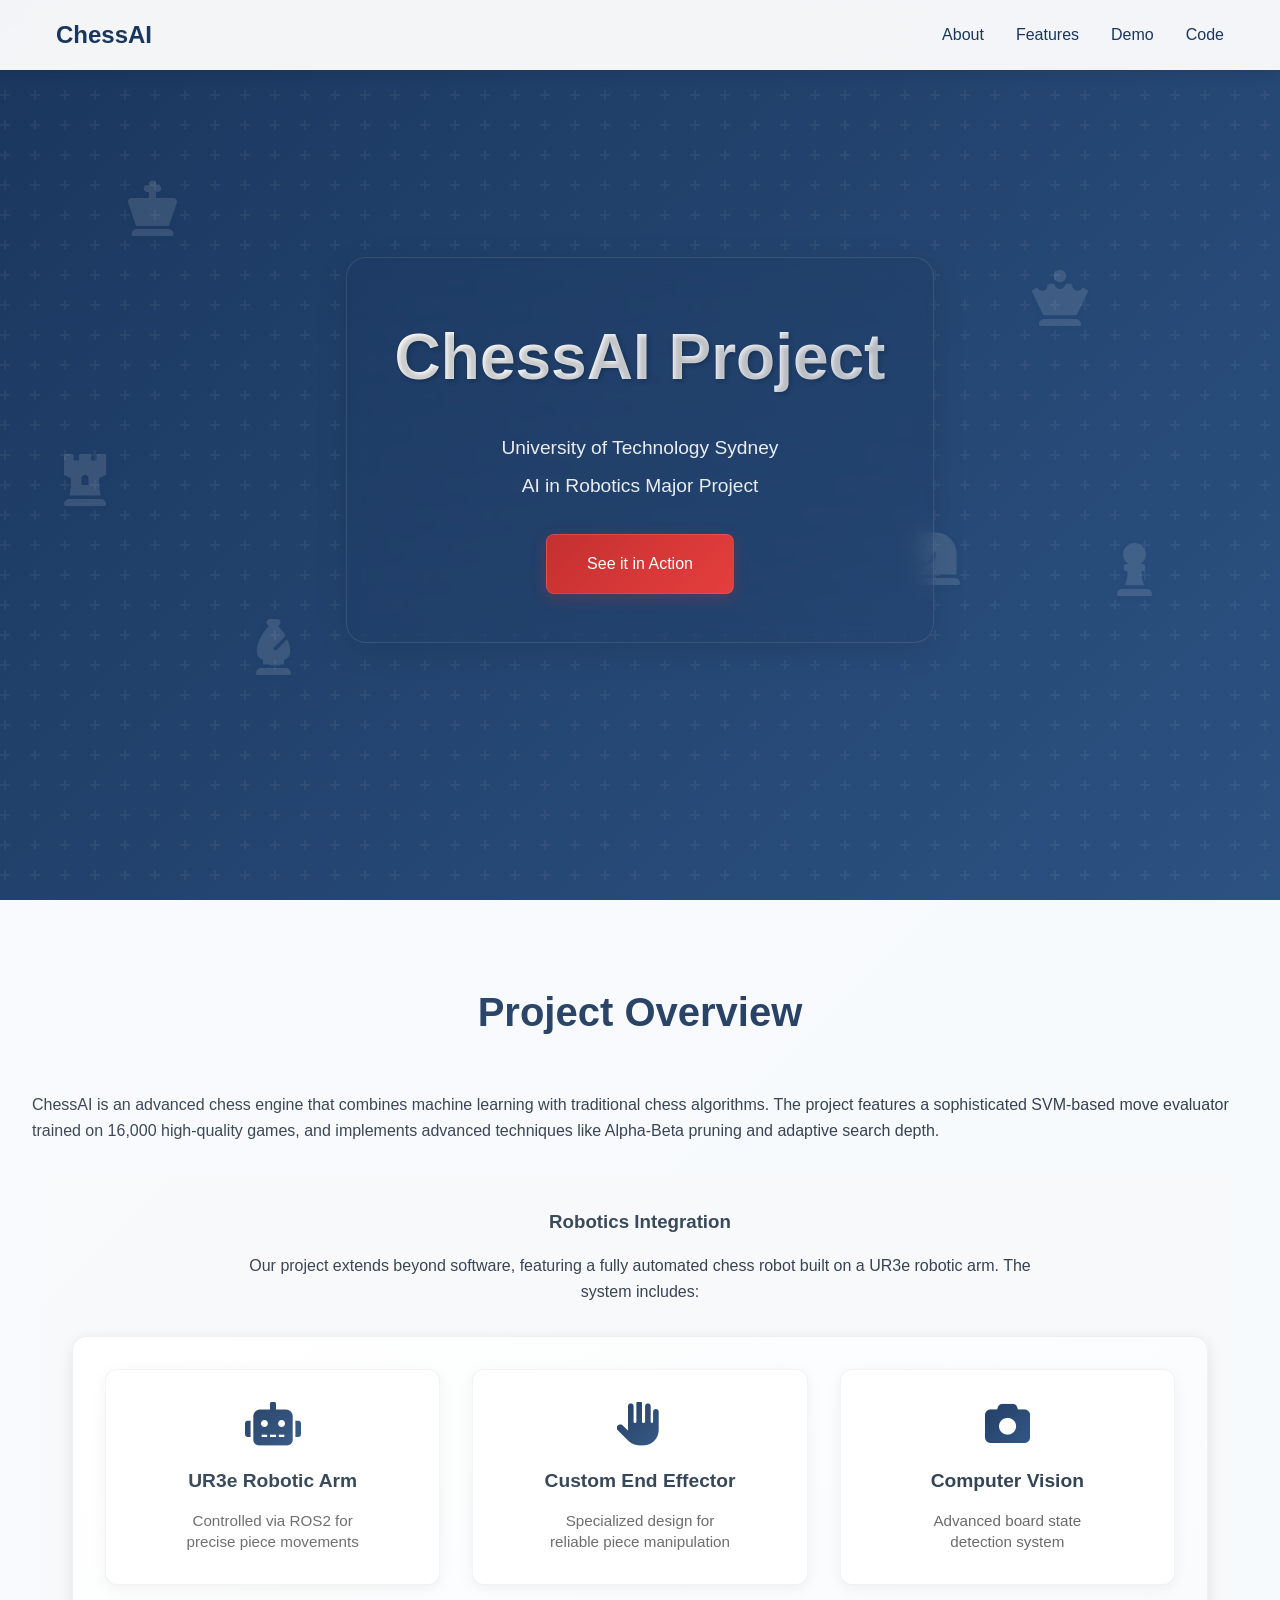
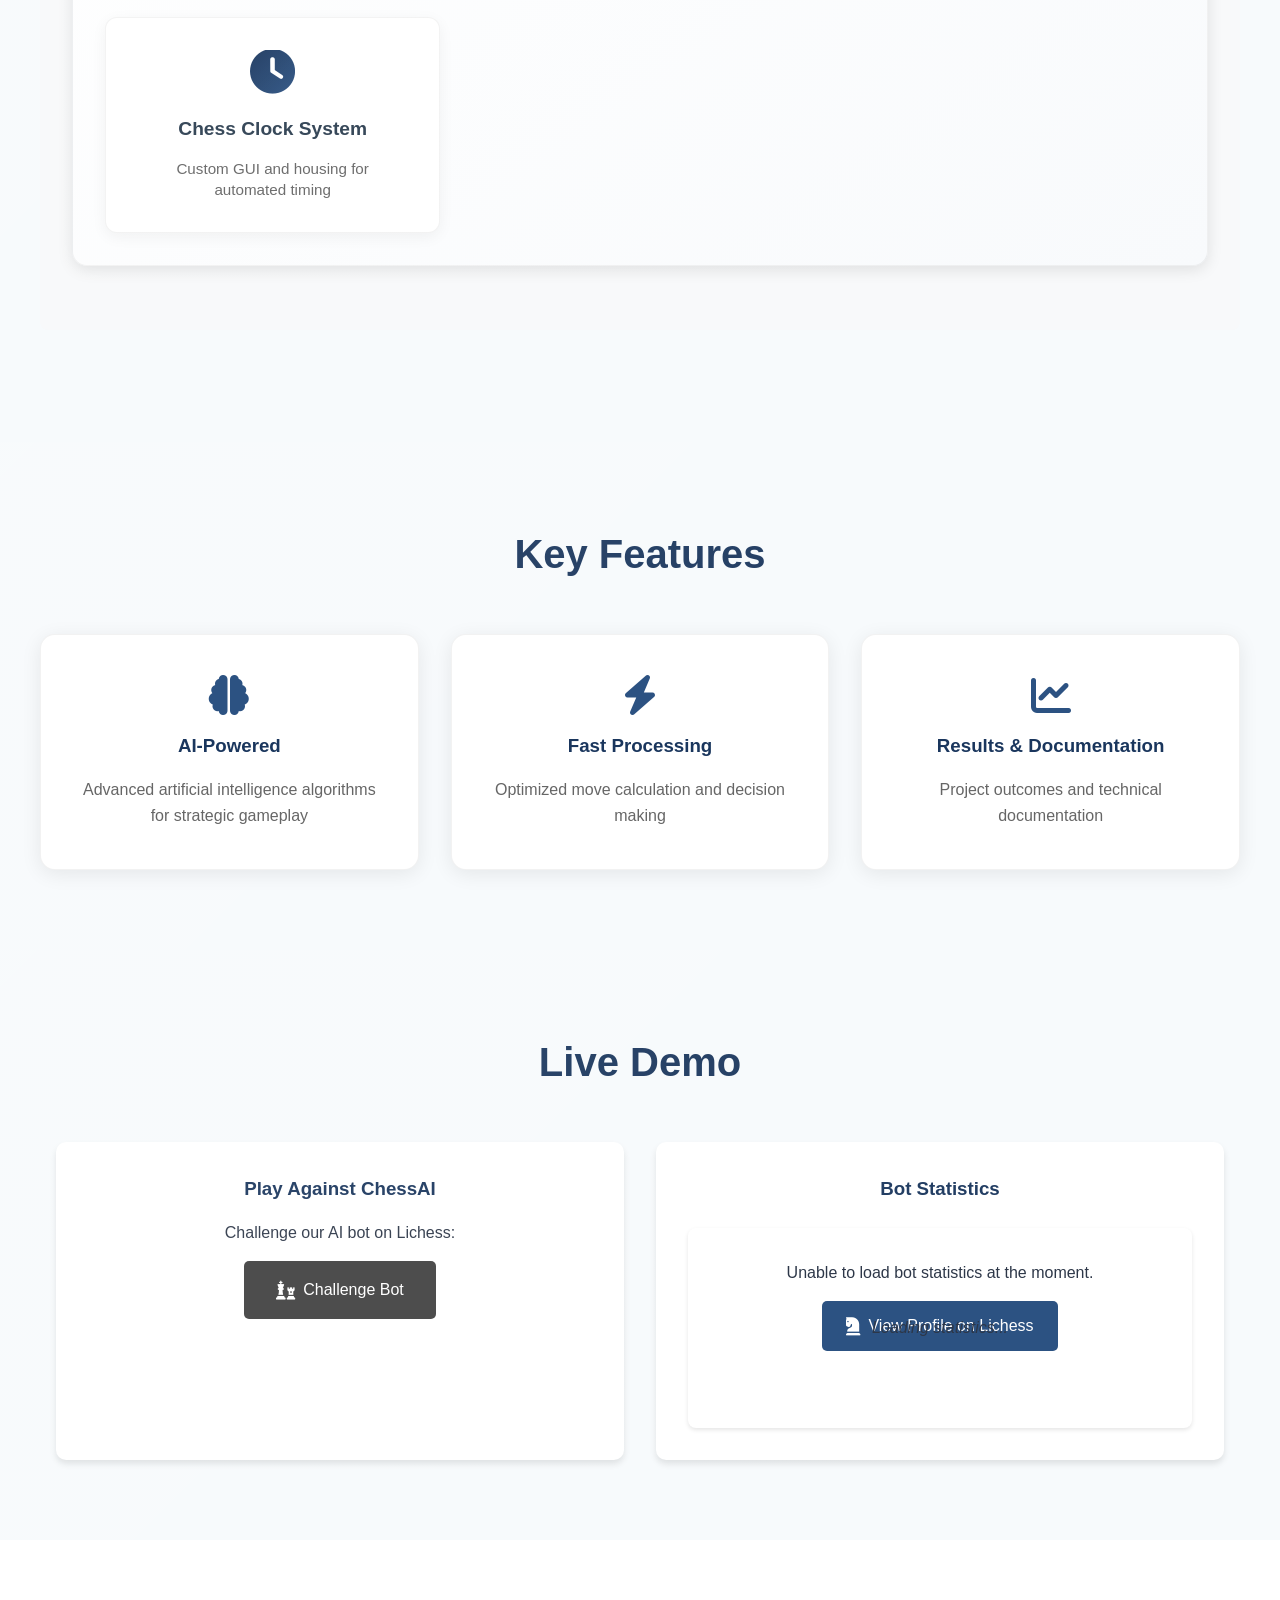
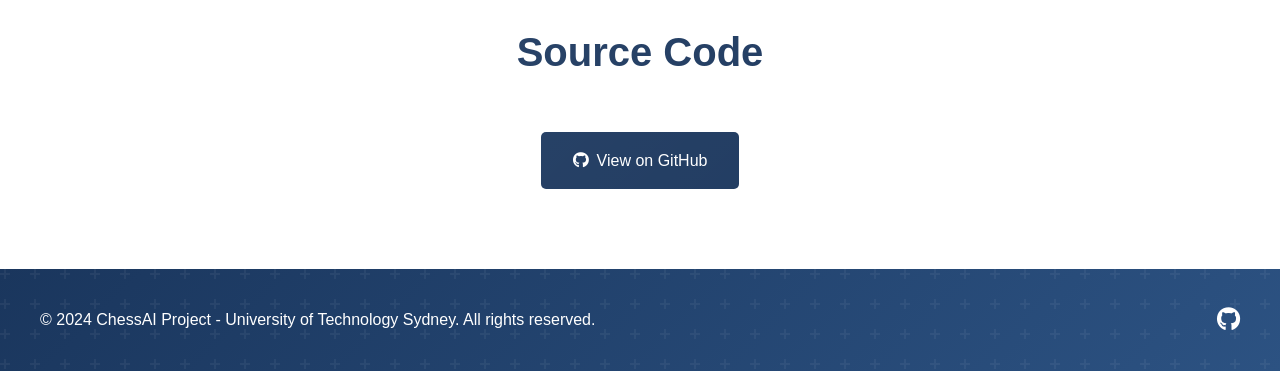
==== index.html @ a61c1b25 "Added Charles additions" ====
<!DOCTYPE html>
<html lang="en">
<head>
    <meta charset="UTF-8">
    <meta name="viewport" content="width=device-width, initial-scale=1.0">
    <title>ChessAI Project Portfolio</title>
    <link rel="stylesheet" href="styles/main.css">
    <link rel="stylesheet" href="https://cdnjs.cloudflare.com/ajax/libs/font-awesome/6.0.0/css/all.min.css">
    <script src="scripts/lichess-stats.js" defer></script>
    <script src="scripts/scroll-animations.js" defer></script>
</head>
<body>
    <header class="header">
        <nav class="nav-container">
            <div class="logo"><a href="#hero">ChessAI</a></div>
            <ul class="nav-links">
                <li><a href="#about">About</a></li>
                <li><a href="#features">Features</a></li>
                <li><a href="#demo">Demo</a></li>
                <li><a href="#code">Code</a></li>
            </ul>
        </nav>
    </header>

    <main>
        <section id="hero" class="hero-section">
            <div class="floating-pieces">
                <i class="fas fa-chess-king piece piece-1"></i>
                <i class="fas fa-chess-queen piece piece-2"></i>
                <i class="fas fa-chess-bishop piece piece-3"></i>
                <i class="fas fa-chess-knight piece piece-4"></i>
                <i class="fas fa-chess-rook piece piece-5"></i>
                <i class="fas fa-chess-pawn piece piece-6"></i>
            </div>
            <div class="hero-content">
                <h1>ChessAI Project</h1>
                <p>University of Technology Sydney</p>
                <p>AI in Robotics Major Project</p>
                <a href="#demo" class="cta-button">See it in Action</a>
            </div>
        </section>

        <section id="about" class="about-section">
            <div class="container">
                <h2>Project Overview</h2>
                <p>ChessAI is an advanced chess engine that combines machine learning with traditional chess algorithms. The project features a sophisticated SVM-based move evaluator trained on 16,000 high-quality games, and implements advanced techniques like Alpha-Beta pruning and adaptive search depth.</p>
                
                <div class="robotics-integration">
                    <h3>Robotics Integration</h3>
                    <p>Our project extends beyond software, featuring a fully automated chess robot built on a UR3e robotic arm. The system includes:</p>
                    <div class="robotics-integration-box">
                        <div class="robotics-feature">
                            <i class="fas fa-robot"></i>
                            <h5>UR3e Robotic Arm</h5>
                            <p>Controlled via ROS2 for precise piece movements</p>
                        </div>
                        <div class="robotics-feature">
                            <i class="fas fa-hand-paper"></i>
                            <h5>Custom End Effector</h5>
                            <p>Specialized design for reliable piece manipulation</p>
                        </div>
                        <div class="robotics-feature">
                            <i class="fas fa-camera"></i>
                            <h5>Computer Vision</h5>
                            <p>Advanced board state detection system</p>
                        </div>
                        <div class="robotics-feature">
                            <i class="fas fa-clock"></i>
                            <h5>Chess Clock System</h5>
                            <p>Custom GUI and housing for automated timing</p>
                        </div>
                    </div>
                </div>
            </div>
        </section>

        <section id="features" class="features-section">
            <h2>Key Features</h2>
            <div class="features-grid">
                <div class="feature-card">
                    <a href="features/ai-powered.html" class="feature-link">
                        <i class="fas fa-brain"></i>
                        <h3>AI-Powered</h3>
                        <p>Advanced artificial intelligence algorithms for strategic gameplay</p>
                    </a>
                </div>
                <div class="feature-card">
                    <a href="features/fast-processing.html" class="feature-link">
                        <i class="fas fa-bolt"></i>
                        <h3>Fast Processing</h3>
                        <p>Optimized move calculation and decision making</p>
                    </a>
                </div>
                <div class="feature-card">
                    <a href="features/results-documentation.html" class="feature-link">
                        <i class="fas fa-chart-line"></i>
                        <h3>Results & Documentation</h3>
                        <p>Project outcomes and technical documentation</p>
                    </a>
                </div>
            </div>
        </section>

        <section id="demo" class="demo-section">
            <h2>Live Demo</h2>
            <div class="demo-container">
                <div class="bot-profile">
                    <h3>Play Against ChessAI</h3>
                    <p>Challenge our AI bot on Lichess:</p>
                    <div class="lichess-profile">
                        <a href="https://lichess.org/@/AI_in_robo_engine/challenge" class="lichess-button" target="_blank">
                            <i class="fas fa-chess"></i>
                            Challenge Bot
                        </a>
                    </div>
                </div>
                <div class="bot-stats">
                    <h3>Bot Statistics</h3>
                    <div class="lichess-embed">
                        <div class="loading-spinner">
                            <i class="fas fa-spinner fa-spin"></i>
                            <p>Loading bot statistics...</p>
                        </div>
                    </div>
                </div>
            </div>
        </section>

        <section id="code" class="code-section">
            <h2>Source Code</h2>
            <div class="code-content">
                <a href="https://github.com/cameron-j1/ChessAI" class="github-button">
                    <i class="fab fa-github"></i>
                    View on GitHub
                </a>
            </div>
        </section>
    </main>

    <footer class="footer">
        <div class="footer-content">
            <p>&copy; 2024 ChessAI Project - University of Technology Sydney. All rights reserved.</p>
            <div class="social-links">
                <a href="https://github.com/cameron-j1" target="_blank"><i class="fab fa-github"></i></a>
            </div>
        </div>
    </footer>
</body>
</html>
---- styles/main.css ----
/* Modern CSS Reset */
* {
    margin: 0;
    padding: 0;
    box-sizing: border-box;
}

/* Variables */
:root {
    --primary-color: #1a365d;    /* Deep navy blue */
    --secondary-color: #2c5282;  /* Royal blue */
    --accent-color: #c53030;     /* Deep red */
    --text-color: #2d3748;       /* Dark gray */
    --light-bg: #f7fafc;         /* Light gray */
    --white: #ffffff;
    --max-width: 1200px;
    --gradient-start: #1a365d;
    --gradient-end: #2c5282;
}

/* Base Styles */
html {
    scroll-behavior: smooth;
    scroll-padding-top: 80px; /* Accounts for fixed header */
}

body {
    font-family: 'Segoe UI', Tahoma, Geneva, Verdana, sans-serif;
    line-height: 1.6;
    color: var(--text-color);
    background-color: var(--light-bg);
    overflow-x: hidden;
}

/* Header Styles */
.header {
    background-color: var(--white);
    box-shadow: 0 2px 15px rgba(0,0,0,0.1);
    position: fixed;
    width: 100%;
    top: 0;
    z-index: 1000;
    backdrop-filter: blur(10px);
    background-color: rgba(255, 255, 255, 0.95);
}

.nav-container {
    max-width: var(--max-width);
    margin: 0 auto;
    padding: 1rem;
    display: flex;
    justify-content: space-between;
    align-items: center;
}

.logo {
    font-size: 1.5rem;
    font-weight: bold;
    color: var(--primary-color);
}

.logo a {
    text-decoration: none;
    color: inherit;
    transition: color 0.3s ease;
}

.logo a:hover {
    color: var(--secondary-color);
}

.nav-links {
    display: flex;
    list-style: none;
    gap: 2rem;
}

.nav-links a {
    text-decoration: none;
    color: var(--primary-color);
    font-weight: 500;
    transition: color 0.3s ease;
}

.nav-links a:hover {
    color: var(--secondary-color);
}

/* Hero Section */
.hero-section {
    height: 100vh;
    background: linear-gradient(135deg, var(--gradient-start), var(--gradient-end));
    display: flex;
    align-items: center;
    justify-content: center;
    text-align: center;
    color: var(--white);
    padding: 2rem;
    position: relative;
    overflow: hidden;
    background-attachment: fixed;
    background-size: cover;
    background-position: center;
}

.hero-section::before {
    content: '';
    position: absolute;
    top: 0;
    left: 0;
    right: 0;
    bottom: 0;
    background: url("data:image/svg+xml,%3Csvg width='60' height='60' viewBox='0 0 60 60' xmlns='http://www.w3.org/2000/svg'%3E%3Cg fill='none' fill-rule='evenodd'%3E%3Cg fill='%23ffffff' fill-opacity='0.05'%3E%3Cpath d='M36 34v-4h-2v4h-4v2h4v4h2v-4h4v-2h-4zm0-30V0h-2v4h-4v2h4v4h2V6h4V4h-4zM6 34v-4H4v4H0v2h4v4h2v-4h4v-2H6zM6 4V0H4v4H0v2h4v4h2V6h4V4H6z'/%3E%3C/g%3E%3C/g%3E%3C/svg%3E");
}

.floating-pieces {
    position: absolute;
    width: 100%;
    height: 100%;
    top: 0;
    left: 0;
    pointer-events: none;
}

.piece {
    position: absolute;
    color: rgba(255, 255, 255, 0.12);
    font-size: 3.5rem;
    filter: drop-shadow(0 2px 4px rgba(0,0,0,0.1));
    animation: float 15s infinite ease-in-out;
}

.piece-1 {
    top: 20%;
    left: 10%;
    animation-delay: 0s;
}

.piece-2 {
    top: 30%;
    right: 15%;
    animation-delay: -2s;
}

.piece-3 {
    bottom: 25%;
    left: 20%;
    animation-delay: -4s;
}

.piece-4 {
    bottom: 35%;
    right: 25%;
    animation-delay: -6s;
}

.piece-5 {
    top: 50%;
    left: 5%;
    animation-delay: -8s;
}

.piece-6 {
    top: 60%;
    right: 10%;
    animation-delay: -10s;
}

@keyframes float {
    0% {
        transform: translate(0, 0) rotate(0deg);
    }
    25% {
        transform: translate(20px, -20px) rotate(5deg);
    }
    50% {
        transform: translate(0, -40px) rotate(0deg);
    }
    75% {
        transform: translate(-20px, -20px) rotate(-5deg);
    }
    100% {
        transform: translate(0, 0) rotate(0deg);
    }
}

.hero-content {
    position: relative;
    z-index: 1;
    background: rgba(26, 54, 93, 0.2);
    padding: 3rem;
    border-radius: 20px;
    backdrop-filter: blur(10px);
    box-shadow: 0 8px 32px rgba(0, 0, 0, 0.1);
    border: 1px solid rgba(255, 255, 255, 0.1);
    opacity: 0;
    transform: translateY(30px);
    transition: all 0.8s ease-out;
}

.hero-content.visible {
    opacity: 1;
    transform: translateY(0);
}

.hero-content h1 {
    font-size: 4rem;
    margin-bottom: 1.5rem;
    text-shadow: 2px 2px 4px rgba(0, 0, 0, 0.2);
    background: linear-gradient(to right, #ffffff, #e2e8f0);
    -webkit-background-clip: text;
    -webkit-text-fill-color: transparent;
}

.hero-content p {
    font-size: 1.2rem;
    margin-bottom: 0.5rem;
    opacity: 0.9;
}

.hero-content p:last-of-type {
    margin-bottom: 2rem;
    font-weight: 500;
}

.cta-button {
    display: inline-block;
    padding: 1rem 2.5rem;
    background: linear-gradient(135deg, var(--accent-color), #e53e3e);
    color: var(--white);
    text-decoration: none;
    border-radius: 8px;
    transition: all 0.3s ease;
    box-shadow: 0 4px 15px rgba(197, 48, 48, 0.3);
    border: 1px solid rgba(255, 255, 255, 0.1);
}

.cta-button:hover {
    transform: translateY(-2px);
    box-shadow: 0 6px 20px rgba(197, 48, 48, 0.4);
}

/* Section Styles */
section {
    padding: 5rem 2rem;
    opacity: 0;
    transform: translateY(20px);
    transition: opacity 0.6s ease-out, transform 0.6s ease-out;
}

section.visible {
    opacity: 1;
    transform: translateY(0);
}

section h2 {
    text-align: center;
    font-size: 2.5rem;
    margin-bottom: 3rem;
    color: var(--primary-color);
}

/* Features Grid */
.features-grid {
    display: grid;
    grid-template-columns: repeat(auto-fit, minmax(250px, 1fr));
    gap: 2rem;
    max-width: var(--max-width);
    margin: 0 auto;
}

/* Feature Cards */
.feature-link {
    text-decoration: none;
    color: inherit;
    display: block;
    height: 100%;
}

.feature-card {
    background: var(--white);
    padding: 2.5rem;
    border-radius: 15px;
    box-shadow: 0 4px 20px rgba(0,0,0,0.08);
    text-align: center;
    transition: all 0.3s ease;
    border: 1px solid rgba(0,0,0,0.05);
    position: relative;
    overflow: hidden;
    opacity: 0;
    transform: translateY(30px);
    transition: all 0.5s ease-out;
}

.feature-card.visible {
    opacity: 1;
    transform: translateY(0);
}

.feature-card:nth-child(1) { transition-delay: 0.1s; }
.feature-card:nth-child(2) { transition-delay: 0.2s; }
.feature-card:nth-child(3) { transition-delay: 0.3s; }

.feature-card::before {
    content: '';
    position: absolute;
    top: 0;
    left: 0;
    width: 100%;
    height: 4px;
    background: linear-gradient(to right, var(--primary-color), var(--secondary-color));
    opacity: 0;
    transition: opacity 0.3s ease;
}

.feature-card:hover::before {
    opacity: 1;
}

.feature-card:hover {
    transform: translateY(-5px);
    box-shadow: 0 8px 25px rgba(0,0,0,0.12);
}

.feature-card i {
    font-size: 2.5rem;
    color: var(--secondary-color);
    margin-bottom: 1rem;
    transition: transform 0.3s ease;
}

.feature-card:hover i {
    transform: scale(1.1);
}

.feature-card h3 {
    color: var(--primary-color);
    margin-bottom: 1rem;
    transition: color 0.3s ease;
}

.feature-card:hover h3 {
    color: var(--secondary-color);
}

.feature-card p {
    color: #666;
    transition: color 0.3s ease;
}

.feature-card:hover p {
    color: #444;
}

/* Feature Detail Pages */
.feature-detail-section {
    padding-top: 120px;
    padding-bottom: 4rem;
    max-width: var(--max-width);
    margin: 0 auto;
    padding-left: 2rem;
    padding-right: 2rem;
}

.feature-detail-section h1 {
    color: var(--primary-color);
    font-size: 2.5rem;
    margin-bottom: 2rem;
    text-align: center;
}

.feature-content {
    background: var(--white);
    padding: 2rem;
    border-radius: 10px;
    box-shadow: 0 4px 6px rgba(0,0,0,0.1);
}

/* Logo Link */
.logo a {
    text-decoration: none;
    color: inherit;
}

/* Demo Section */
.demo-section {
    background-color: var(--light-bg);
    position: relative;
    overflow: hidden;
}

.demo-container {
    max-width: var(--max-width);
    margin: 0 auto;
    display: grid;
    grid-template-columns: 1fr;
    gap: 2rem;
    padding: 0 1rem;
}

.bot-profile, .bot-stats {
    background: var(--white);
    padding: 2rem;
    border-radius: 10px;
    box-shadow: 0 4px 6px rgba(0,0,0,0.1);
}

.bot-profile {
    text-align: center;
}

.lichess-profile {
    position: relative;
    z-index: 10;
}

.lichess-button {
    display: inline-flex;
    align-items: center;
    gap: 0.5rem;
    padding: 1rem 2rem;
    background-color: #4d4d4d;
    color: var(--white);
    text-decoration: none;
    border-radius: 5px;
    transition: all 0.3s ease;
    margin-top: 1rem;
    position: relative;
    z-index: 20;
    cursor: pointer;
    pointer-events: auto;
}

.lichess-button:hover {
    background-color: #3d3d3d;
    transform: translateY(-2px);
}

.lichess-button i {
    font-size: 1.2rem;
    pointer-events: none;
}

.lichess-embed {
    text-align: center;
    background: var(--white);
    border-radius: 8px;
    overflow: hidden;
    box-shadow: 0 2px 4px rgba(0,0,0,0.1);
    min-height: 200px;
    position: relative;
}

/* Ensure the embedded content is properly sized */
.lichess-embed > * {
    width: 100% !important;
    max-width: 100% !important;
}

.lichess-embed iframe {
    display: block;
    margin: 0 auto;
    background: transparent;
}

.bot-profile h3, .bot-stats h3 {
    color: var(--primary-color);
    margin-bottom: 1rem;
}

/* Code Section */
.code-section {
    background-color: var(--white);
    position: relative;
    overflow: hidden;
}

.code-content {
    text-align: center;
}

.github-button {
    display: inline-flex;
    align-items: center;
    gap: 0.5rem;
    padding: 1rem 2rem;
    background-color: var(--primary-color);
    color: var(--white);
    text-decoration: none;
    border-radius: 5px;
    transition: background-color 0.3s ease;
}

.github-button:hover {
    background-color: #1a252f;
}

/* Footer */
.footer {
    background: linear-gradient(135deg, var(--primary-color), var(--secondary-color));
    color: var(--white);
    padding: 2rem;
    position: relative;
    overflow: hidden;
}

.footer::before {
    content: '';
    position: absolute;
    top: 0;
    left: 0;
    right: 0;
    bottom: 0;
    background: url("data:image/svg+xml,%3Csvg width='60' height='60' viewBox='0 0 60 60' xmlns='http://www.w3.org/2000/svg'%3E%3Cg fill='none' fill-rule='evenodd'%3E%3Cg fill='%23ffffff' fill-opacity='0.05'%3E%3Cpath d='M36 34v-4h-2v4h-4v2h4v4h2v-4h4v-2h-4zm0-30V0h-2v4h-4v2h4v4h2V6h4V4h-4zM6 34v-4H4v4H0v2h4v4h2v-4h4v-2H6zM6 4V0H4v4H0v2h4v4h2V6h4V4H6z'/%3E%3C/g%3E%3C/g%3E%3C/svg%3E");
}

.footer-content {
    max-width: var(--max-width);
    margin: 0 auto;
    display: flex;
    justify-content: space-between;
    align-items: center;
}

.social-links {
    display: flex;
    gap: 1rem;
}

.social-links a {
    color: var(--white);
    font-size: 1.5rem;
    transition: color 0.3s ease;
}

.social-links a:hover {
    color: var(--secondary-color);
}

/* Responsive adjustments for demo section */
@media (min-width: 1024px) {
    .demo-container {
        grid-template-columns: repeat(2, 1fr);
    }
}

@media (max-width: 768px) {
    .nav-container {
        flex-direction: column;
        gap: 1rem;
    }

    .nav-links {
        flex-direction: column;
        gap: 1rem;
        text-align: center;
    }

    .hero-content h1 {
        font-size: 2.5rem;
    }

    .footer-content {
        flex-direction: column;
        gap: 1rem;
        text-align: center;
    }

    .demo-container {
        grid-template-columns: 1fr;
    }

    .lichess-embed iframe {
        height: 350px !important;
    }
}

/* Bot Statistics Styles */
.bot-stats {
    background: var(--white);
    padding: 2rem;
    border-radius: 10px;
    box-shadow: 0 4px 6px rgba(0,0,0,0.1);
}

.bot-stats h3 {
    color: var(--primary-color);
    margin-bottom: 1.5rem;
    text-align: center;
}

.loading-spinner {
    text-align: center;
    padding: 2rem;
    color: var(--primary-color);
}

.loading-spinner i {
    font-size: 2rem;
    margin-bottom: 1rem;
}

.bot-rating-card {
    background: var(--light-bg);
    border-radius: 8px;
    overflow: hidden;
}

.rating-header {
    background: var(--primary-color);
    color: var(--white);
    padding: 1rem;
    text-align: center;
    display: flex;
    align-items: center;
    justify-content: center;
    gap: 1rem;
}

.bot-avatar {
    width: 50px;
    height: 50px;
    border-radius: 50%;
    border: 2px solid var(--white);
}

.rating-header h4 {
    font-size: 1.2rem;
    margin: 0;
}

.rating-details {
    padding: 1.5rem;
    display: grid;
    grid-template-columns: repeat(auto-fit, minmax(200px, 1fr));
    gap: 1rem;
}

.rating-item {
    background: var(--white);
    padding: 1rem;
    border-radius: 6px;
    text-align: center;
    box-shadow: 0 2px 4px rgba(0,0,0,0.05);
}

.rating-item .label {
    display: block;
    color: var(--text-color);
    font-size: 0.9rem;
    margin-bottom: 0.5rem;
}

.rating-item .value {
    display: block;
    color: var(--primary-color);
    font-size: 1.2rem;
    font-weight: bold;
}

.error-message {
    text-align: center;
    padding: 2rem;
}

.error-message p {
    margin-bottom: 1rem;
    color: var(--text-color);
}

.lichess-profile-link {
    display: inline-flex;
    align-items: center;
    gap: 0.5rem;
    padding: 0.75rem 1.5rem;
    background-color: var(--secondary-color);
    color: var(--white);
    text-decoration: none;
    border-radius: 5px;
    transition: all 0.3s ease;
}

.lichess-profile-link:hover {
    background-color: #2980b9;
    transform: translateY(-2px);
}

.lichess-profile-link i {
    font-size: 1.2rem;
}

.stats-info {
    margin-top: 1rem;
    padding: 1rem;
    background-color: var(--light-bg);
    border-radius: 0 0 8px 8px;
    text-align: center;
}

.stats-info p {
    margin-bottom: 1rem;
    color: var(--text-color);
}

/* Add a loading state */
.lichess-embed::before {
    content: "Loading statistics...";
    position: absolute;
    top: 50%;
    left: 50%;
    transform: translate(-50%, -50%);
    color: var(--text-color);
    font-style: italic;
}

/* Hide loading text once content is loaded */
.lichess-embed.loaded::before {
    display: none;
}

/* AI Features Section */
.feature-detail-section {
    max-width: 1200px;
    margin: 0 auto;
    padding: 2rem;
}

.feature-detail-section h1 {
    font-size: 2.5rem;
    color: #2c3e50;
    margin-bottom: 2rem;
    text-align: center;
}

.ai-model-section {
    background: #ffffff;
    border-radius: 10px;
    padding: 2rem;
    margin-bottom: 2rem;
    box-shadow: 0 4px 6px rgba(0, 0, 0, 0.1);
}

.ai-model-section h2 {
    color: #2c3e50;
    font-size: 1.8rem;
    margin-bottom: 1rem;
    border-bottom: 2px solid #3498db;
    padding-bottom: 0.5rem;
}

.performance-metrics {
    list-style: none;
    padding: 0;
    margin: 1.5rem 0;
}

.performance-metrics li {
    margin-bottom: 1rem;
    padding-left: 1.5rem;
    position: relative;
}

.performance-metrics li:before {
    content: "✓";
    color: #27ae60;
    position: absolute;
    left: 0;
    font-weight: bold;
}

.feature-list {
    list-style: none;
    padding: 0;
    margin: 1.5rem 0;
}

.feature-list li {
    margin-bottom: 0.8rem;
    padding-left: 1.5rem;
    position: relative;
}

.feature-list li:before {
    content: "•";
    color: #3498db;
    position: absolute;
    left: 0;
    font-weight: bold;
}

.ai-model-section p {
    color: #34495e;
    line-height: 1.6;
    margin-bottom: 1rem;
}

/* Robotics Integration Styles */
.robotics-integration {
    margin: 2rem auto;
    padding: 2rem;
    background-color: #f8f9fa;
    border-radius: 8px;
    max-width: 1200px;
    text-align: center;
}

.robotics-integration h3 {
    color: #2c3e50;
    margin-bottom: 1rem;
    text-align: center;
}

.robotics-integration p {
    text-align: center;
    max-width: 800px;
    margin: 1rem auto;
}

.robotics-integration-box {
    display: grid;
    grid-template-columns: repeat(auto-fit, minmax(250px, 1fr));
    gap: 2rem;
    margin: 2rem auto;
    max-width: 1200px;
    padding: 2rem;
    background: linear-gradient(145deg, #ffffff, #f8fafc);
    border-radius: 15px;
    box-shadow: 0 4px 15px rgba(0, 0, 0, 0.1);
    border: 1px solid rgba(0,0,0,0.05);
}

.robotics-feature {
    text-align: center;
    padding: 2rem;
    background: var(--white);
    border-radius: 12px;
    transition: transform 0.3s ease, box-shadow 0.3s ease;
    box-shadow: 0 4px 15px rgba(0,0,0,0.05);
    cursor: default;
    border: 1px solid rgba(0,0,0,0.05);
}

.robotics-feature:hover {
    transform: translateY(-5px);
    box-shadow: 0 5px 15px rgba(0, 0, 0, 0.1);
}

.robotics-feature i {
    font-size: 2.8rem;
    color: var(--primary-color);
    margin-bottom: 1.2rem;
    background: linear-gradient(135deg, var(--primary-color), var(--secondary-color));
    -webkit-background-clip: text;
    -webkit-text-fill-color: transparent;
}

.robotics-feature h5 {
    color: #2c3e50;
    font-size: 1.2rem;
    margin-bottom: 0.8rem;
}

.robotics-feature p {
    color: #666;
    font-size: 0.95rem;
    line-height: 1.4;
    margin: 0 auto;
    max-width: 200px;
}

@media (max-width: 768px) {
    .robotics-integration-box {
        grid-template-columns: 1fr;
        padding: 1rem;
    }
    
    .robotics-feature {
        padding: 1.5rem;
    }
}

/* Scroll Animations */
@keyframes fadeInUp {
    from {
        opacity: 0;
        transform: translateY(30px);
    }
    to {
        opacity: 1;
        transform: translateY(0);
    }
}

@keyframes fadeInLeft {
    from {
        opacity: 0;
        transform: translateX(-30px);
    }
    to {
        opacity: 1;
        transform: translateX(0);
    }
}

@keyframes fadeInRight {
    from {
        opacity: 0;
        transform: translateX(30px);
    }
    to {
        opacity: 1;
        transform: translateX(0);
    }
}

/* Smooth Scroll Progress Indicator */
.scroll-progress {
    position: fixed;
    top: 0;
    left: 0;
    width: 0;
    height: 3px;
    background: linear-gradient(to right, var(--primary-color), var(--secondary-color));
    z-index: 1001;
    transition: width 0.1s ease-out;
}

/* Enhanced Section Transitions */
.about-section::before, .features-section::before, .demo-section::before, .code-section::before {
    content: '';
    position: absolute;
    top: 0;
    left: 0;
    width: 100%;
    height: 100%;
    background: linear-gradient(135deg, rgba(255,255,255,0.1), rgba(255,255,255,0));
    transform: translateY(100%);
    transition: transform 0.6s ease-out;
}

.about-section.visible::before, .features-section.visible::before, 
.demo-section.visible::before, .code-section.visible::before {
    transform: translateY(0);
}
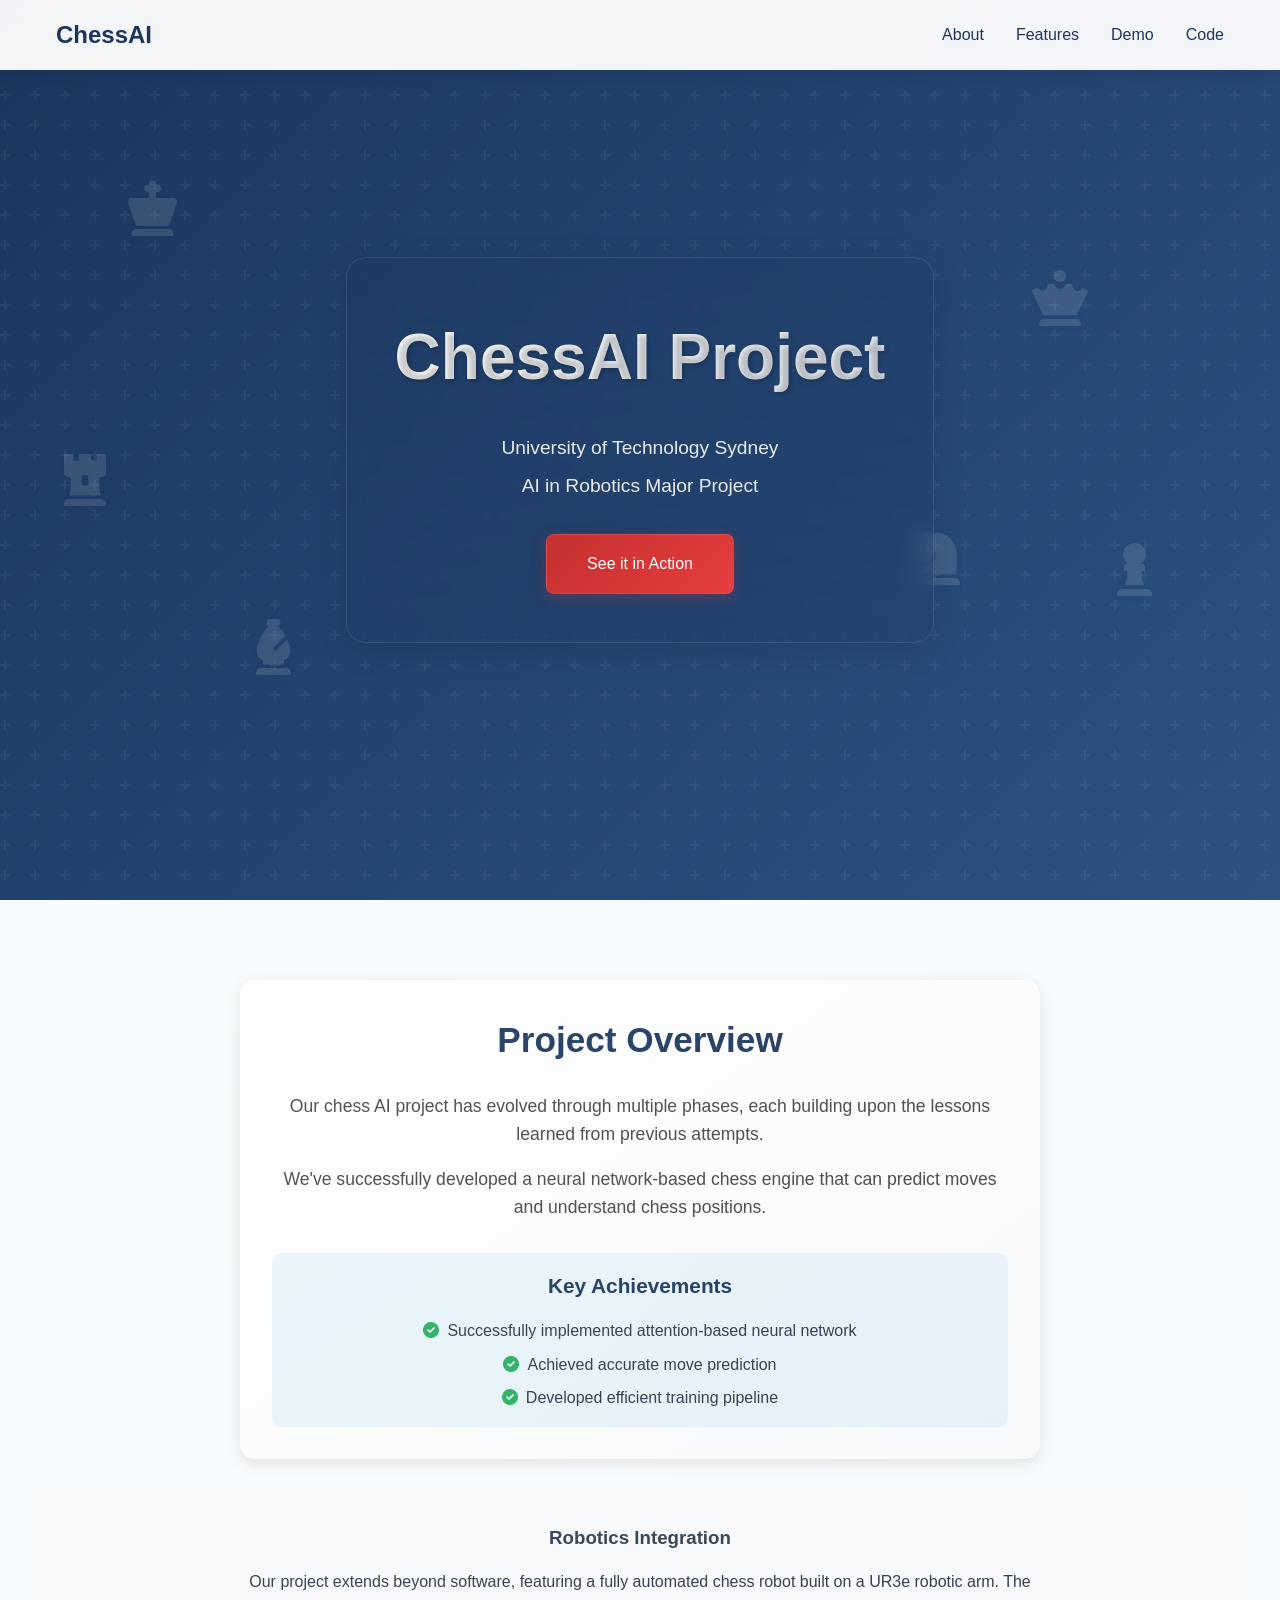
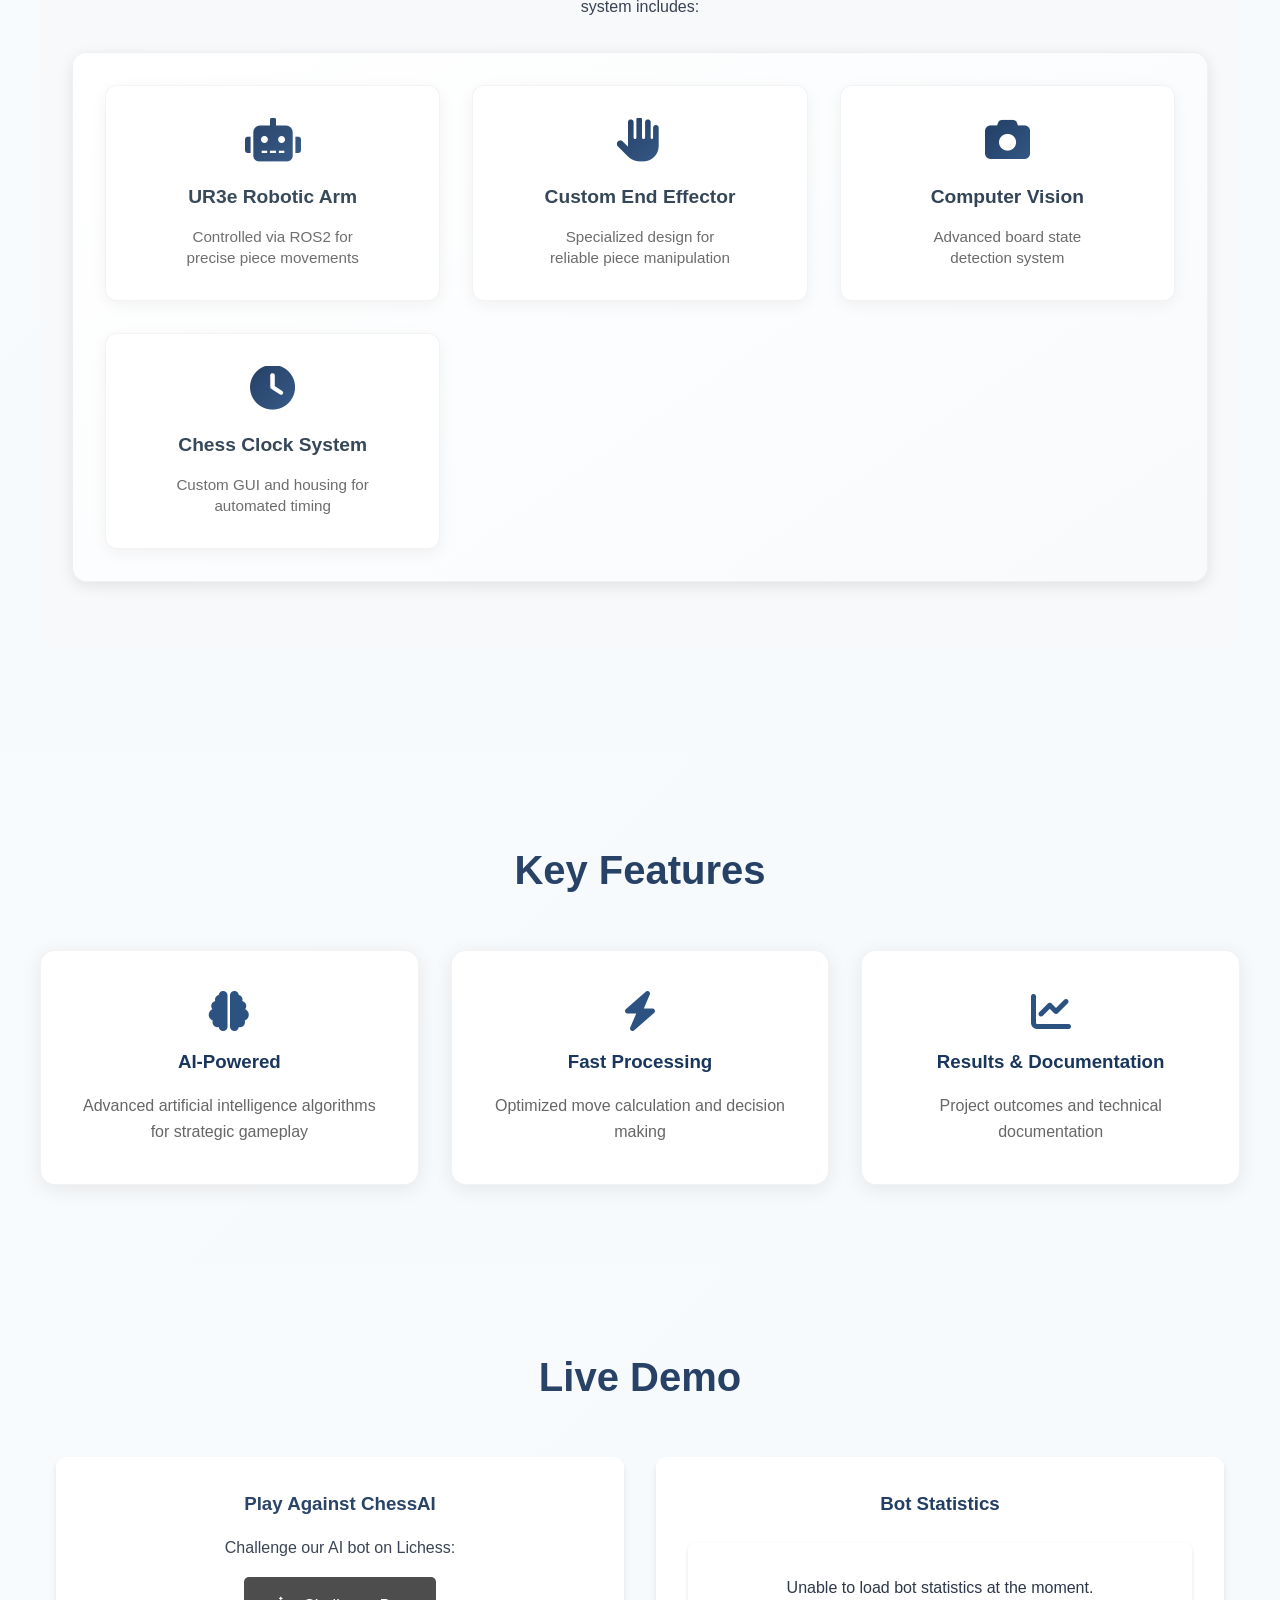
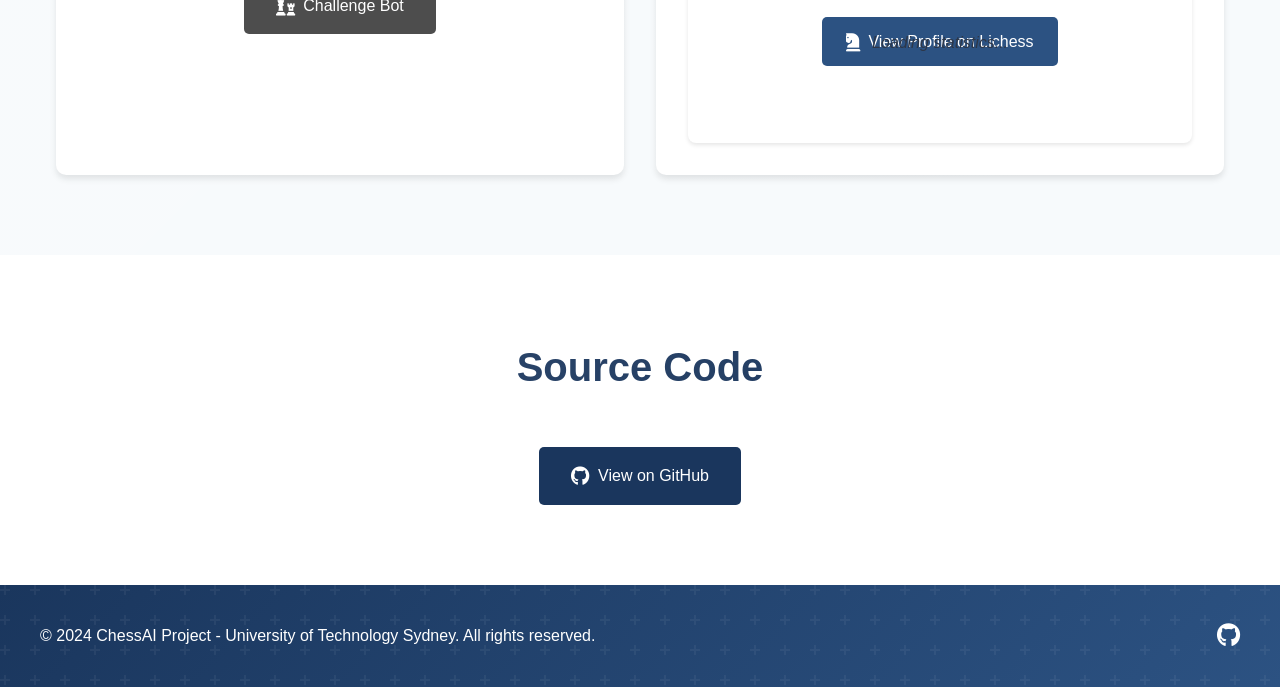
==== commit 55eea764: "fixed up Fast Processing" ====
--- a/index.html
+++ b/index.html
@@ -42,8 +42,19 @@
 
         <section id="about" class="about-section">
             <div class="container">
-                <h2>Project Overview</h2>
-                <p>ChessAI is an advanced chess engine that combines machine learning with traditional chess algorithms. The project features a sophisticated SVM-based move evaluator trained on 16,000 high-quality games, and implements advanced techniques like Alpha-Beta pruning and adaptive search depth.</p>
+                <div class="project-overview" style="text-align: center; max-width: 800px; margin: 0 auto; padding: 2rem; background: linear-gradient(145deg, #ffffff, #f8f9fa); border-radius: 15px; box-shadow: 0 4px 15px rgba(0,0,0,0.1);">
+                    <h2 style="color: var(--primary-color); font-size: 2.2rem; margin-bottom: 1.5rem; font-weight: 600;">Project Overview</h2>
+                    <p style="font-size: 1.1rem; line-height: 1.6; color: #444; margin-bottom: 1rem;">Our chess AI project has evolved through multiple phases, each building upon the lessons learned from previous attempts.</p>
+                    <p style="font-size: 1.1rem; line-height: 1.6; color: #444;">We've successfully developed a neural network-based chess engine that can predict moves and understand chess positions.</p>
+                    <div style="margin-top: 2rem; padding: 1rem; background: rgba(52, 152, 219, 0.1); border-radius: 10px;">
+                        <h3 style="color: var(--primary-color); font-size: 1.3rem; margin-bottom: 1rem;">Key Achievements</h3>
+                        <ul style="list-style: none; padding: 0; margin: 0;">
+                            <li style="margin-bottom: 0.5rem;"><i class="fas fa-check-circle" style="color: #27ae60; margin-right: 0.5rem;"></i>Successfully implemented attention-based neural network</li>
+                            <li style="margin-bottom: 0.5rem;"><i class="fas fa-check-circle" style="color: #27ae60; margin-right: 0.5rem;"></i>Achieved accurate move prediction</li>
+                            <li><i class="fas fa-check-circle" style="color: #27ae60; margin-right: 0.5rem;"></i>Developed efficient training pipeline</li>
+                        </ul>
+                    </div>
+                </div>
                 
                 <div class="robotics-integration">
                     <h3>Robotics Integration</h3>
--- a/styles/main.css
+++ b/styles/main.css
@@ -477,6 +477,8 @@
 
 .code-content {
     text-align: center;
+    position: relative;
+    z-index: 10;
 }
 
 .github-button {
@@ -488,11 +490,21 @@
     color: var(--white);
     text-decoration: none;
     border-radius: 5px;
-    transition: background-color 0.3s ease;
+    transition: all 0.3s ease;
+    position: relative;
+    z-index: 20;
+    cursor: pointer;
+    pointer-events: auto;
 }
 
 .github-button:hover {
     background-color: #1a252f;
+    transform: translateY(-2px);
+}
+
+.github-button i {
+    font-size: 1.2rem;
+    pointer-events: none;
 }
 
 /* Footer */
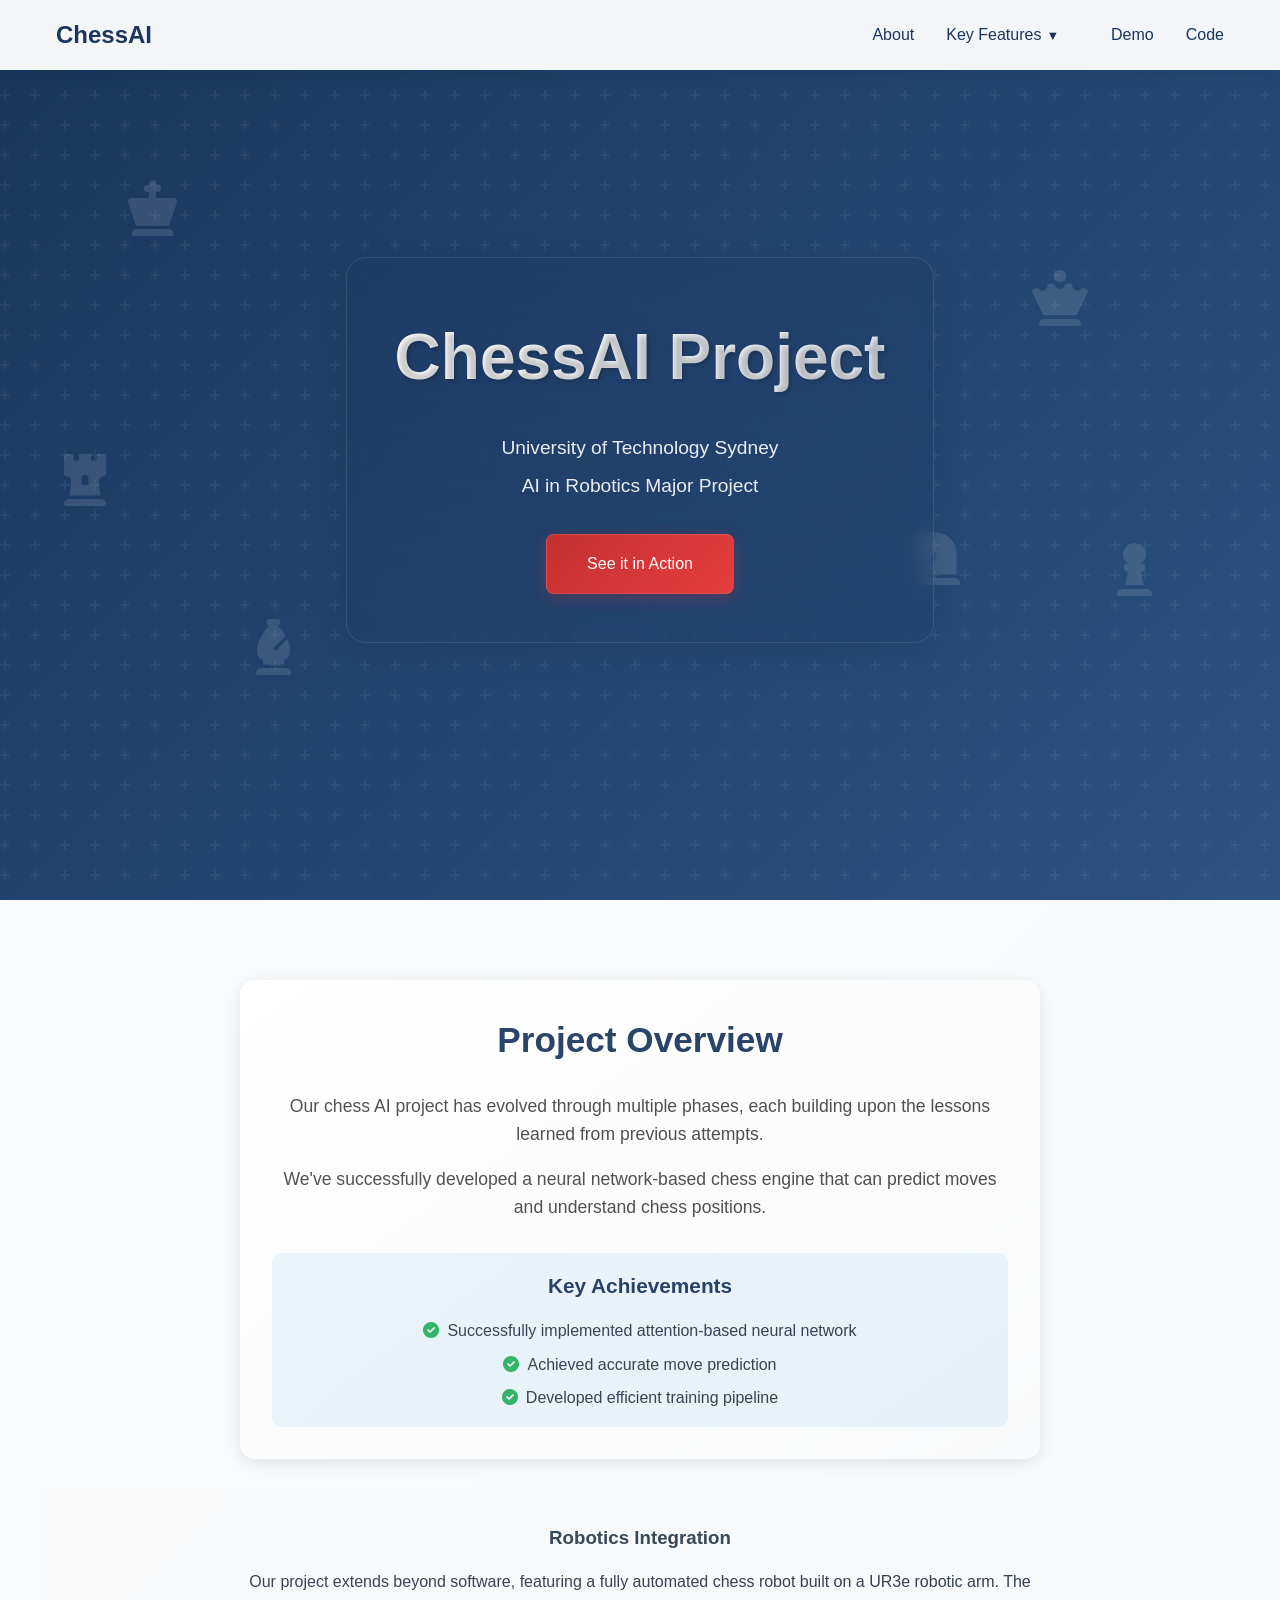
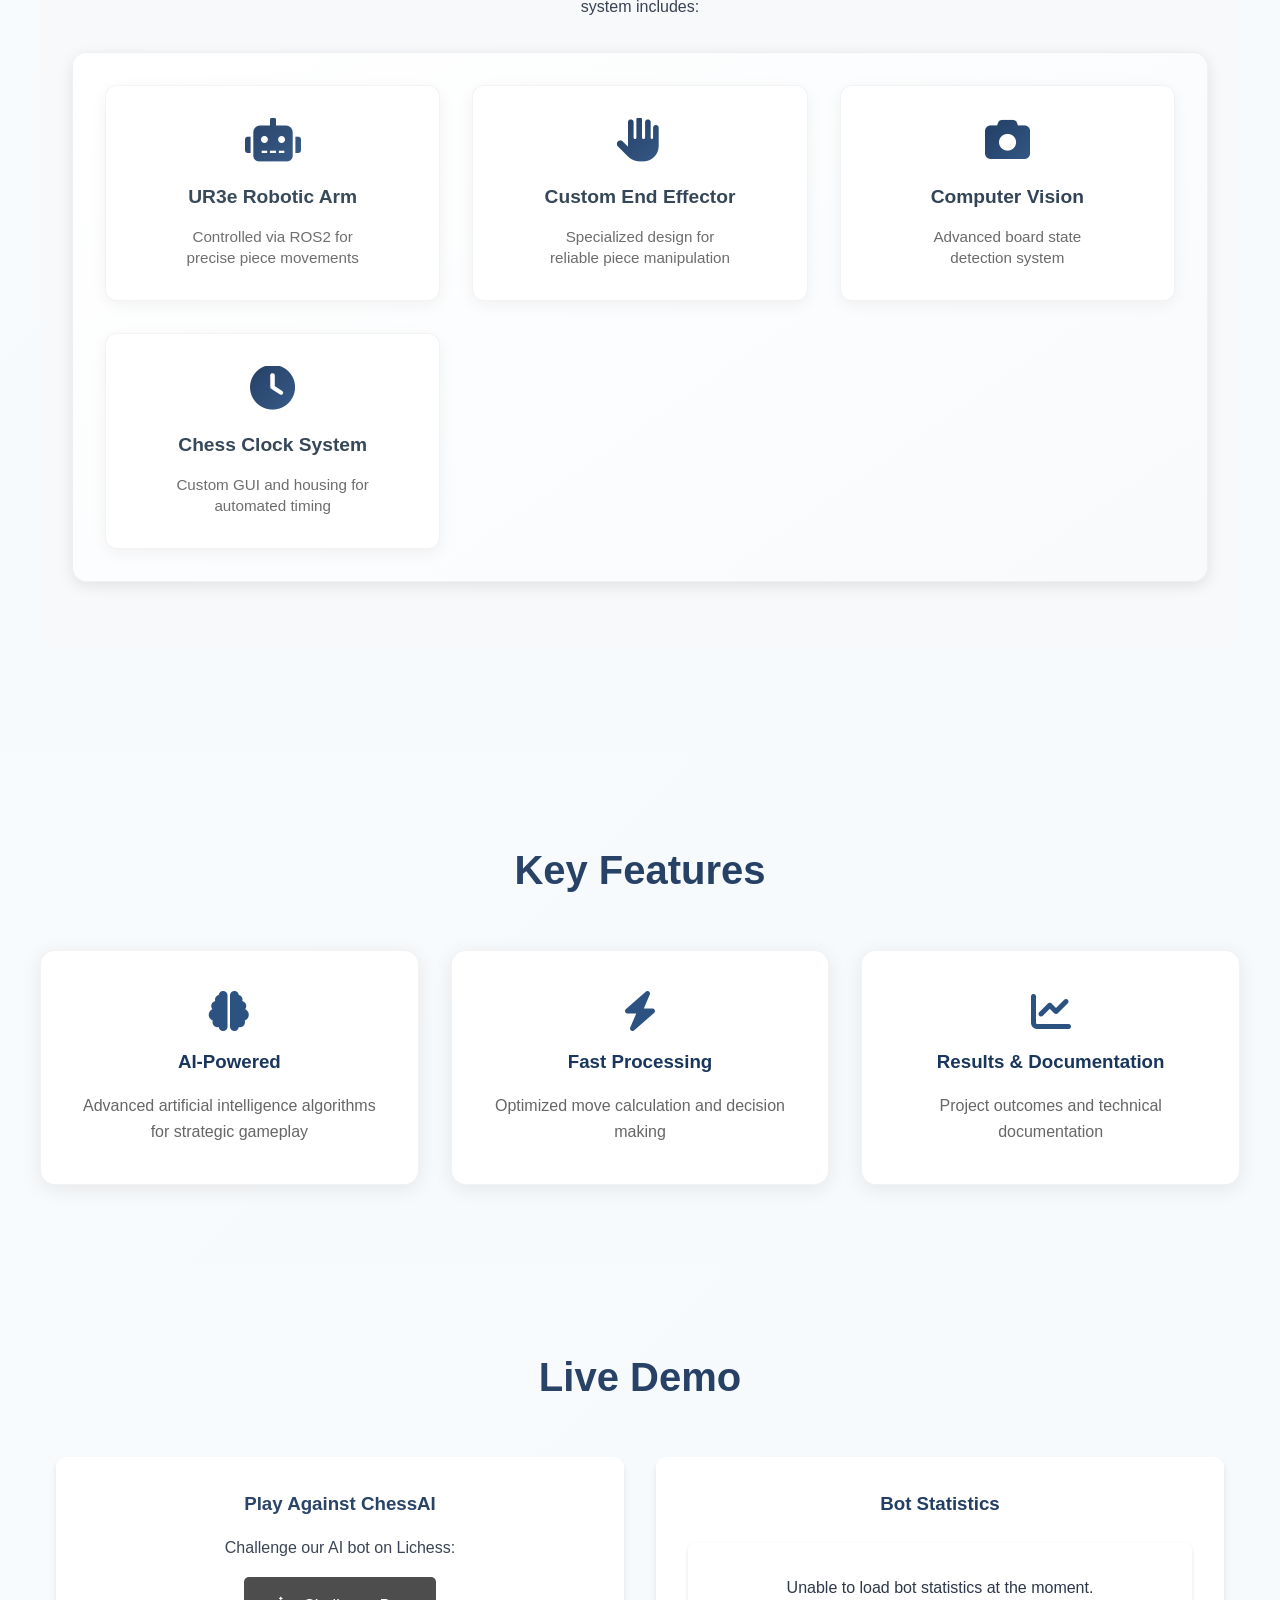
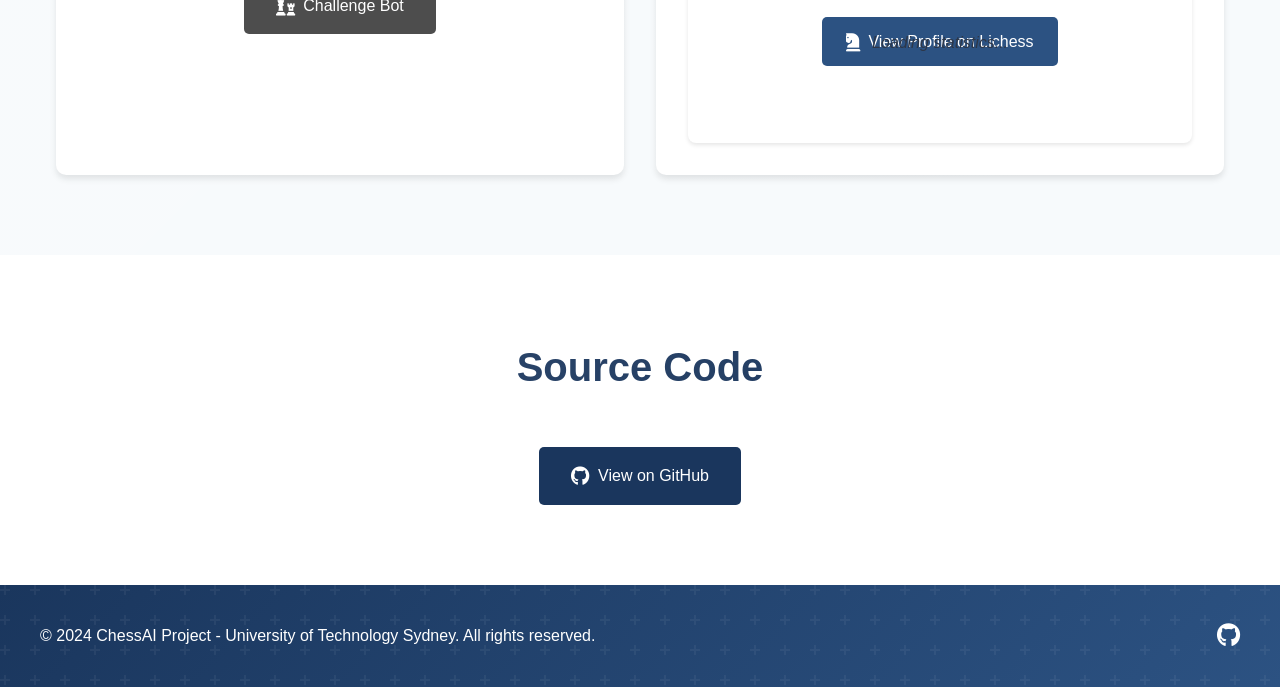
==== commit 0430accf: "fixed navigation" ====
--- a/index.html
+++ b/index.html
@@ -8,6 +8,44 @@
     <link rel="stylesheet" href="https://cdnjs.cloudflare.com/ajax/libs/font-awesome/6.0.0/css/all.min.css">
     <script src="scripts/lichess-stats.js" defer></script>
     <script src="scripts/scroll-animations.js" defer></script>
+    <style>
+        /* Add dropdown styles */
+        .dropdown {
+            position: relative;
+            display: inline-block;
+        }
+        .dropdown-content {
+            display: none;
+            position: absolute;
+            background-color: var(--white);
+            min-width: 200px;
+            box-shadow: 0 8px 16px rgba(0,0,0,0.1);
+            border-radius: 8px;
+            z-index: 1;
+        }
+        .dropdown:hover .dropdown-content {
+            display: block;
+        }
+        .dropdown-content a {
+            color: var(--text-color);
+            padding: 12px 16px;
+            text-decoration: none;
+            display: block;
+            transition: background-color 0.3s;
+        }
+        .dropdown-content a:hover {
+            background-color: var(--light-bg);
+            color: var(--primary-color);
+        }
+        .dropdown > a {
+            padding-right: 20px;
+        }
+        .dropdown > a::after {
+            content: '▼';
+            font-size: 0.8em;
+            margin-left: 5px;
+        }
+    </style>
 </head>
 <body>
     <header class="header">
@@ -15,7 +53,14 @@
             <div class="logo"><a href="#hero">ChessAI</a></div>
             <ul class="nav-links">
                 <li><a href="#about">About</a></li>
-                <li><a href="#features">Features</a></li>
+                <li class="dropdown">
+                    <a href="#">Key Features</a>
+                    <div class="dropdown-content">
+                        <a href="features/ai-powered.html">AI-Powered</a>
+                        <a href="features/fast-processing.html">Fast Processing</a>
+                        <a href="features/results-documentation.html">Results and Documentation</a>
+                    </div>
+                </li>
                 <li><a href="#demo">Demo</a></li>
                 <li><a href="#code">Code</a></li>
             </ul>
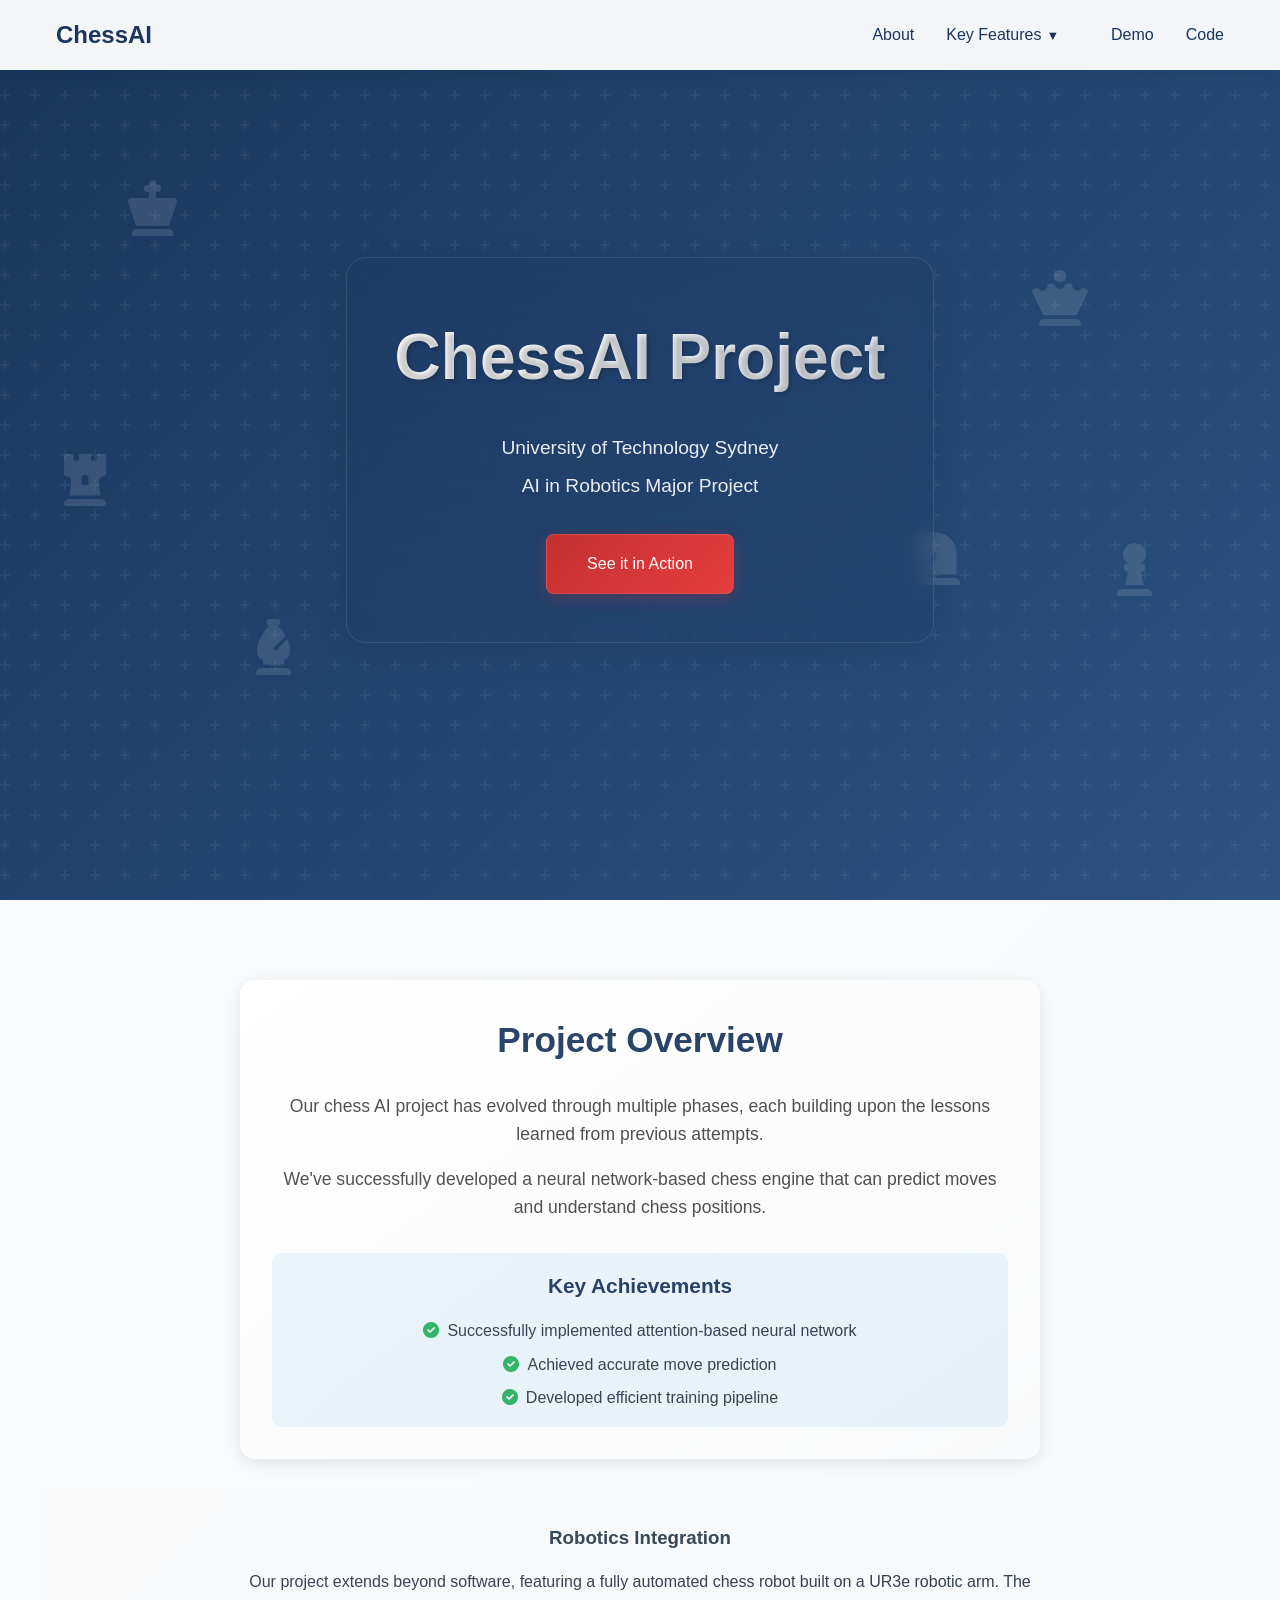
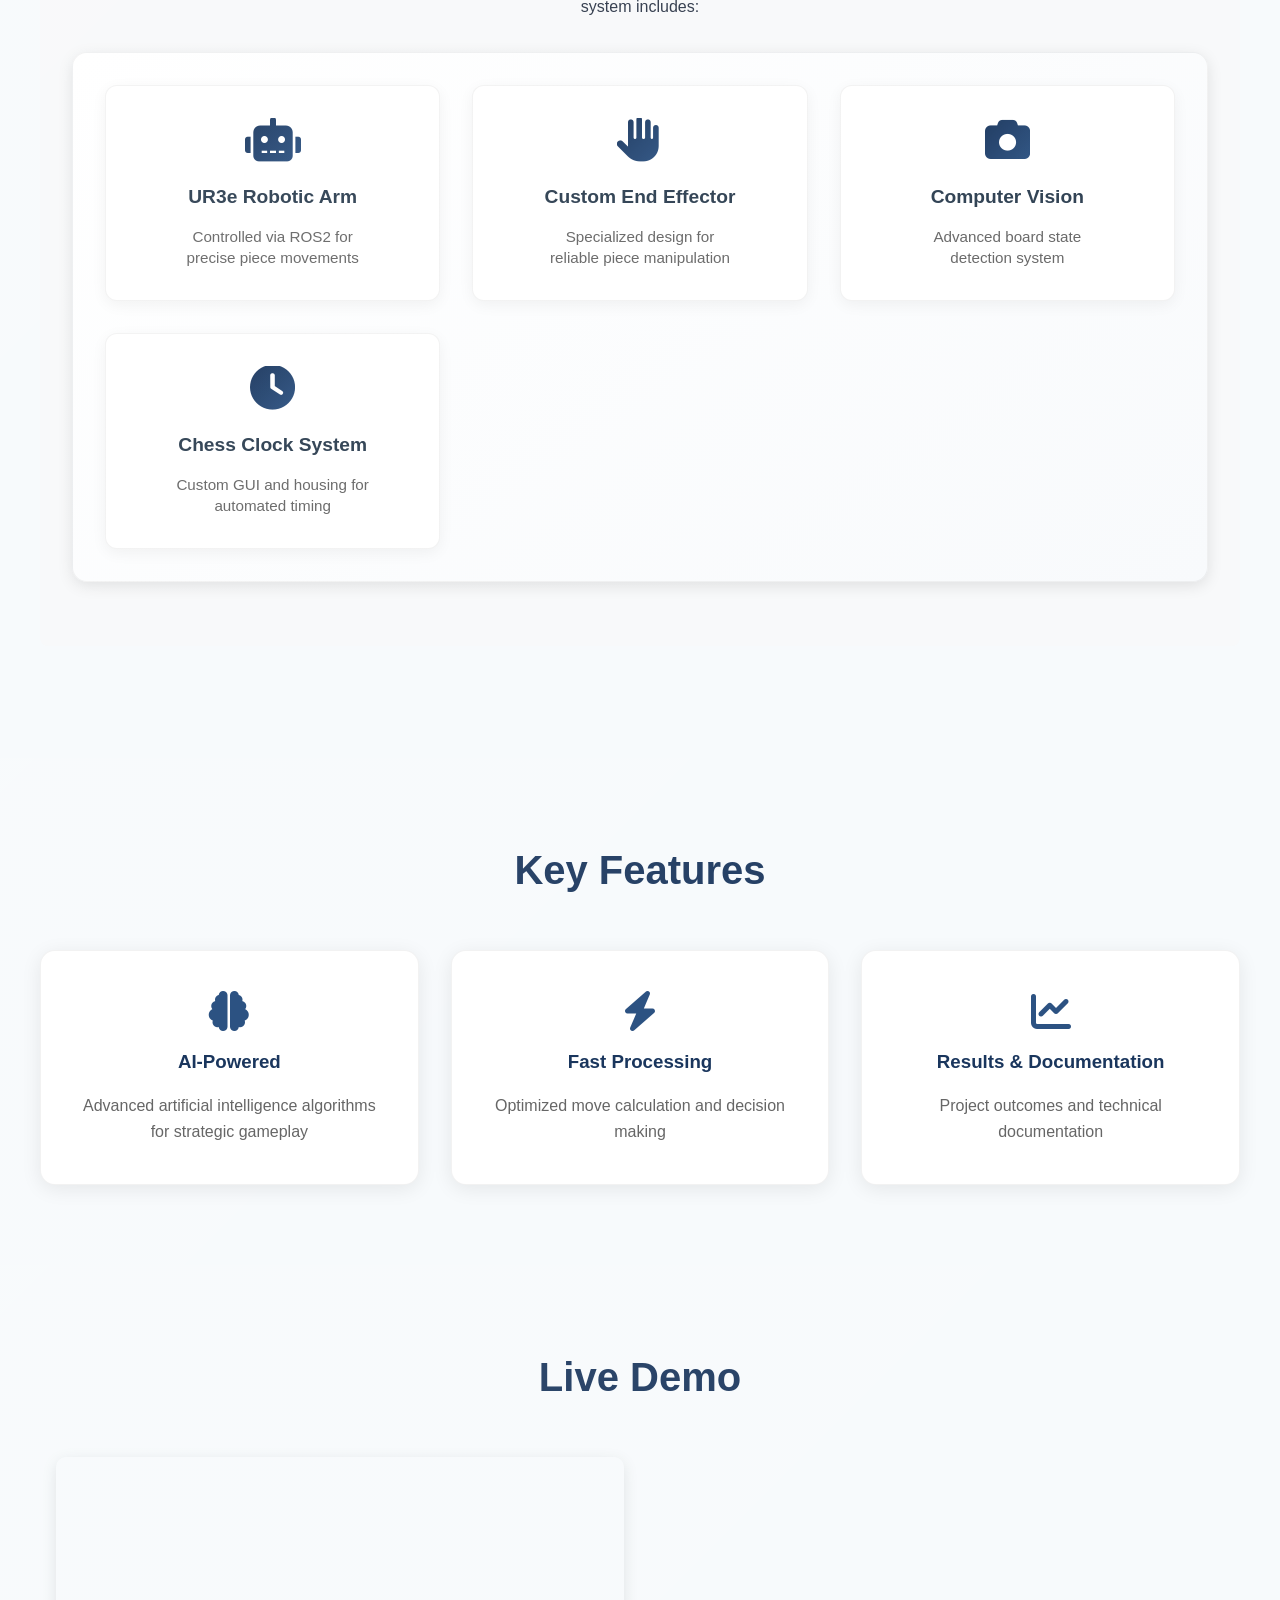
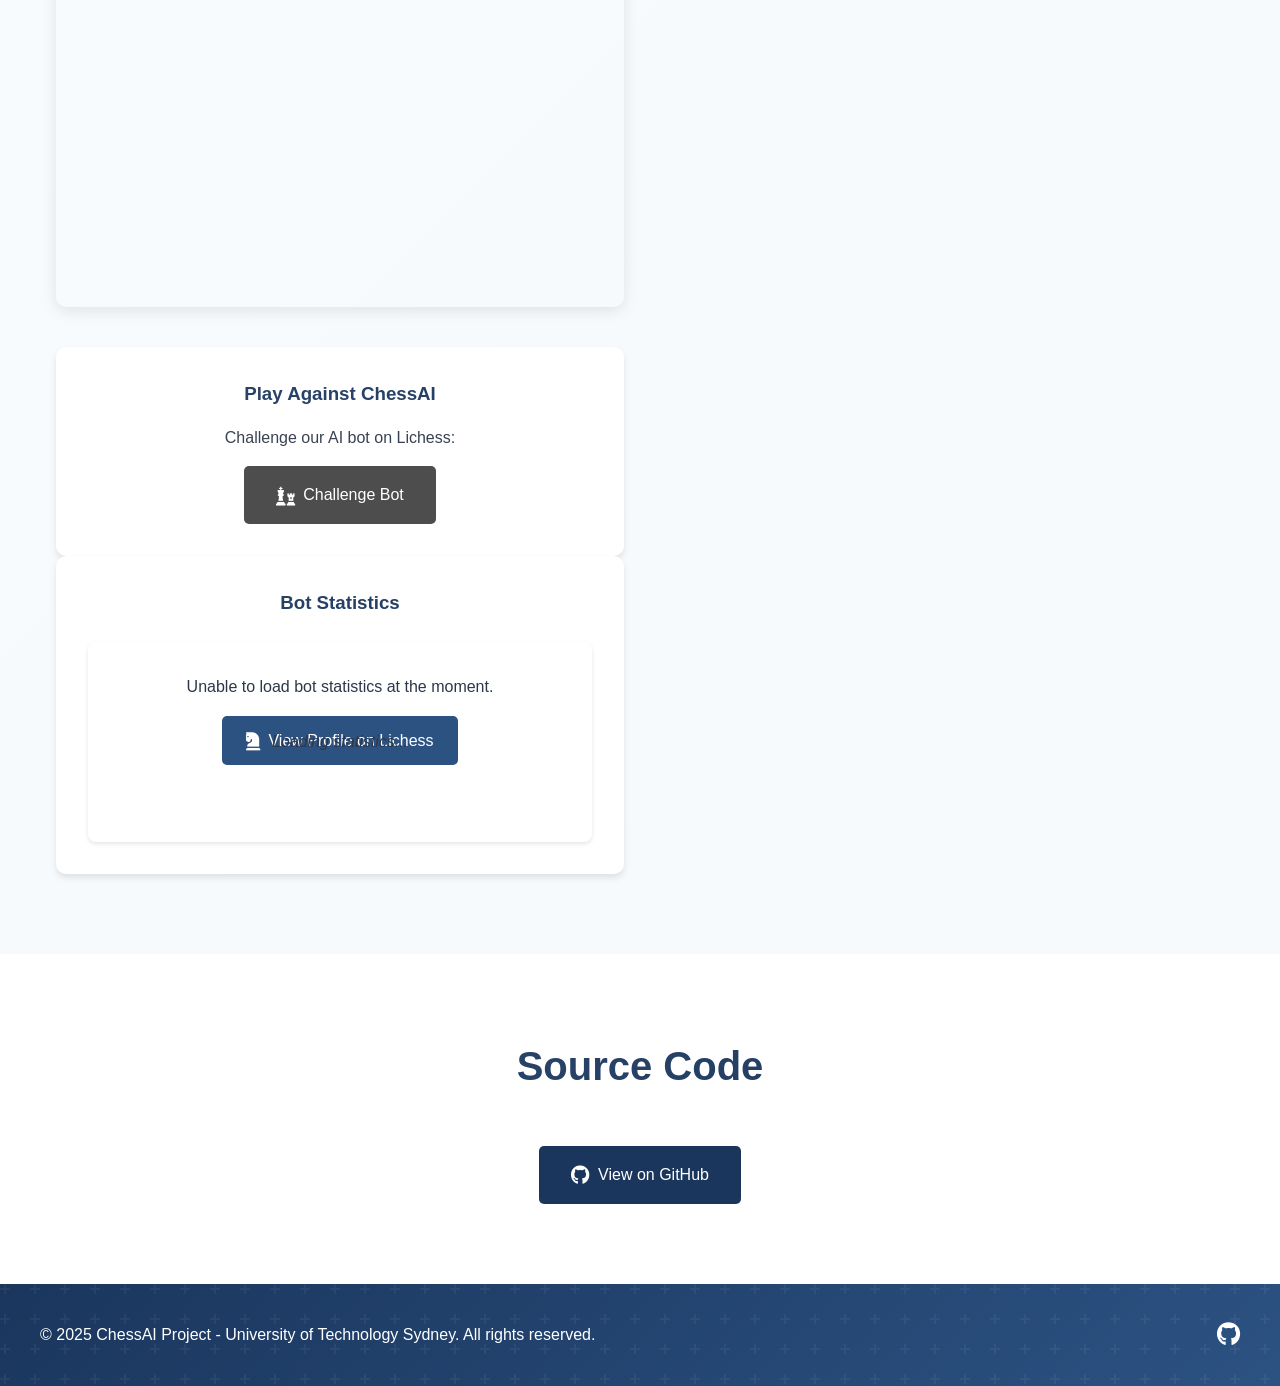
==== commit cbb79f53: "go-live update, formatting" ====
--- a/index.html
+++ b/index.html
@@ -160,22 +160,29 @@
         <section id="demo" class="demo-section">
             <h2>Live Demo</h2>
             <div class="demo-container">
-                <div class="bot-profile">
-                    <h3>Play Against ChessAI</h3>
-                    <p>Challenge our AI bot on Lichess:</p>
-                    <div class="lichess-profile">
-                        <a href="https://lichess.org/@/AI_in_robo_engine/challenge" class="lichess-button" target="_blank">
-                            <i class="fas fa-chess"></i>
-                            Challenge Bot
-                        </a>
-                    </div>
-                </div>
-                <div class="bot-stats">
-                    <h3>Bot Statistics</h3>
-                    <div class="lichess-embed">
-                        <div class="loading-spinner">
-                            <i class="fas fa-spinner fa-spin"></i>
-                            <p>Loading bot statistics...</p>
+                <div class="demo-content" style="display: flex; flex-direction: column; align-items: center; gap: 2rem;">
+                    <div class="demo-video" style="width: 100%; max-width: 800px; margin: 0 auto;">
+                        <iframe width="100%" height="450" src="https://www.youtube.com/embed/P-WKEhPWD0A" title="ChessAI Demo" frameborder="0" allow="accelerometer; autoplay; clipboard-write; encrypted-media; gyroscope; picture-in-picture" allowfullscreen style="border-radius: 10px; box-shadow: 0 4px 15px rgba(0,0,0,0.1);"></iframe>
+                    </div>
+                    <div class="demo-features" style="width: 100%; max-width: 800px;">
+                        <div class="bot-profile">
+                            <h3>Play Against ChessAI</h3>
+                            <p>Challenge our AI bot on Lichess:</p>
+                            <div class="lichess-profile">
+                                <a href="https://lichess.org/@/AI_in_robo_engine/challenge" class="lichess-button" target="_blank">
+                                    <i class="fas fa-chess"></i>
+                                    Challenge Bot
+                                </a>
+                            </div>
+                        </div>
+                        <div class="bot-stats">
+                            <h3>Bot Statistics</h3>
+                            <div class="lichess-embed">
+                                <div class="loading-spinner">
+                                    <i class="fas fa-spinner fa-spin"></i>
+                                    <p>Loading bot statistics...</p>
+                                </div>
+                            </div>
                         </div>
                     </div>
                 </div>
@@ -195,7 +202,7 @@
 
     <footer class="footer">
         <div class="footer-content">
-            <p>&copy; 2024 ChessAI Project - University of Technology Sydney. All rights reserved.</p>
+            <p>&copy; 2025 ChessAI Project - University of Technology Sydney. All rights reserved.</p>
             <div class="social-links">
                 <a href="https://github.com/cameron-j1" target="_blank"><i class="fab fa-github"></i></a>
             </div>
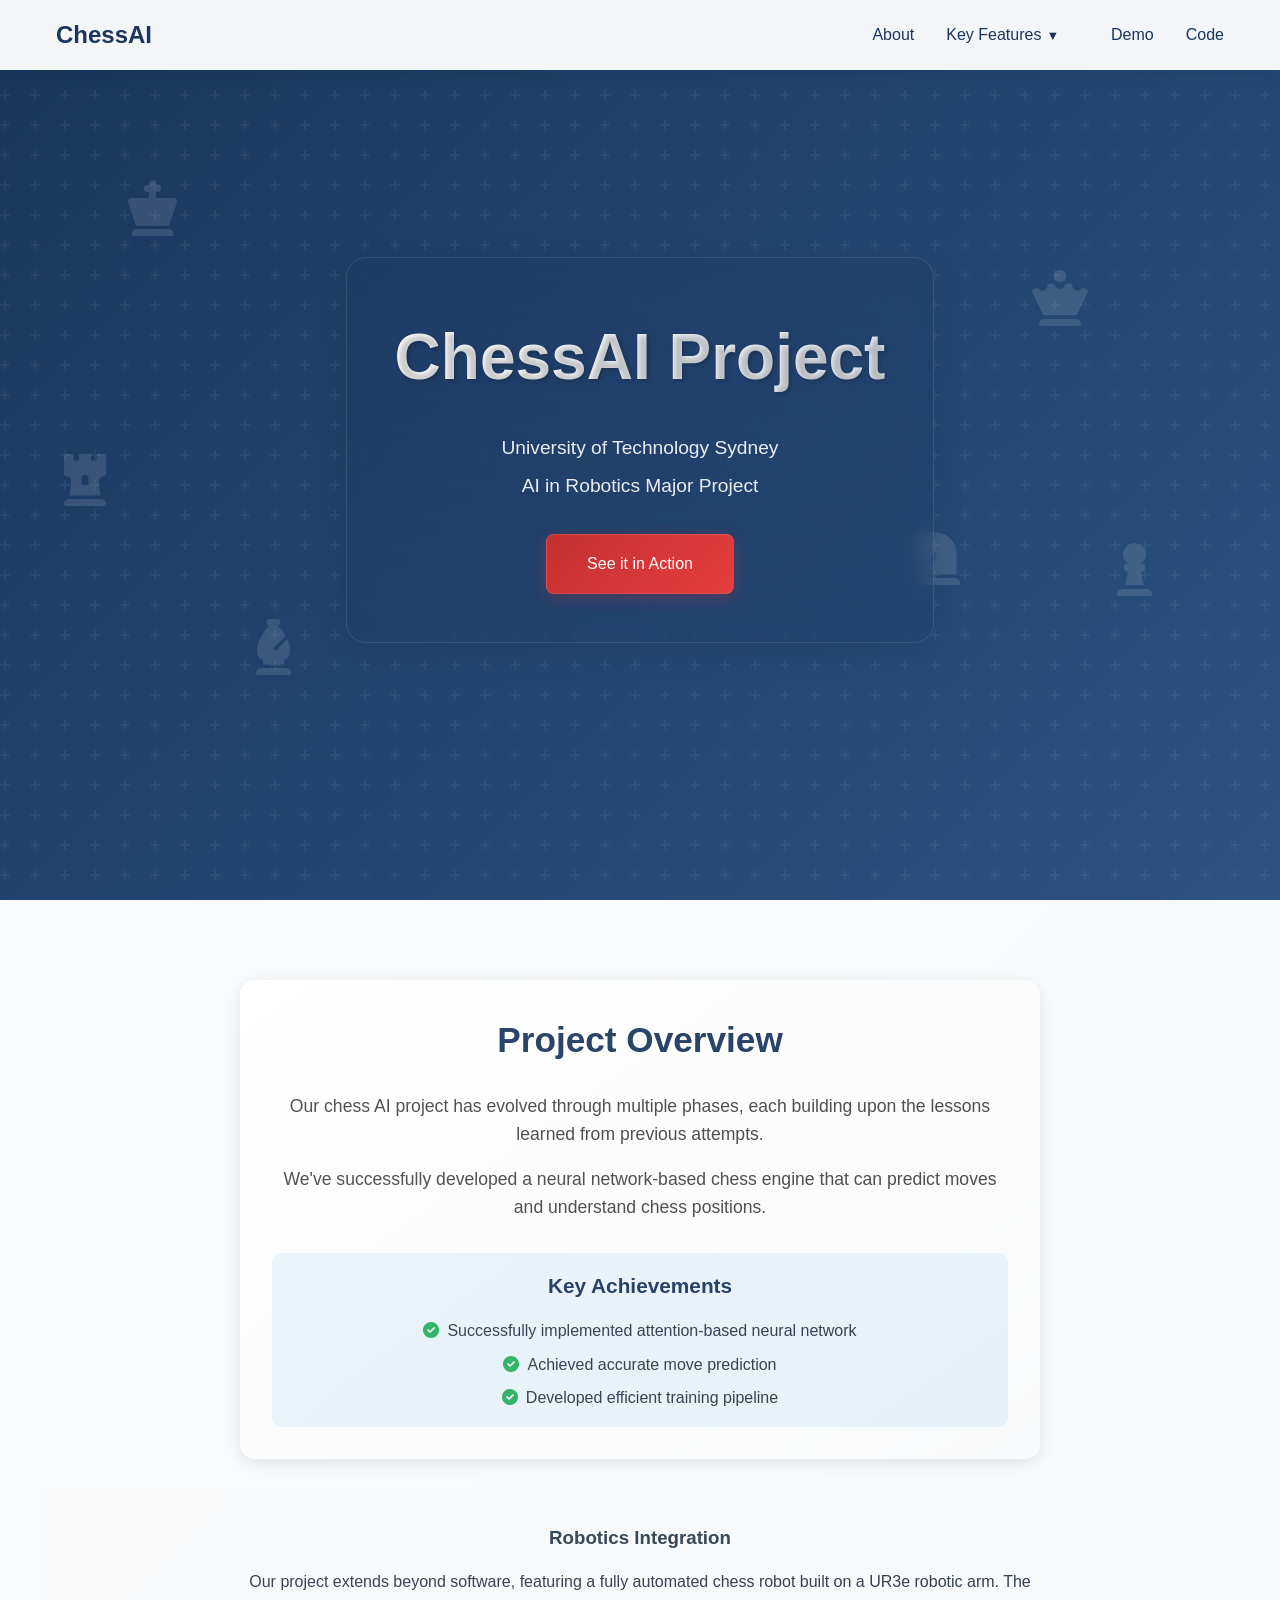
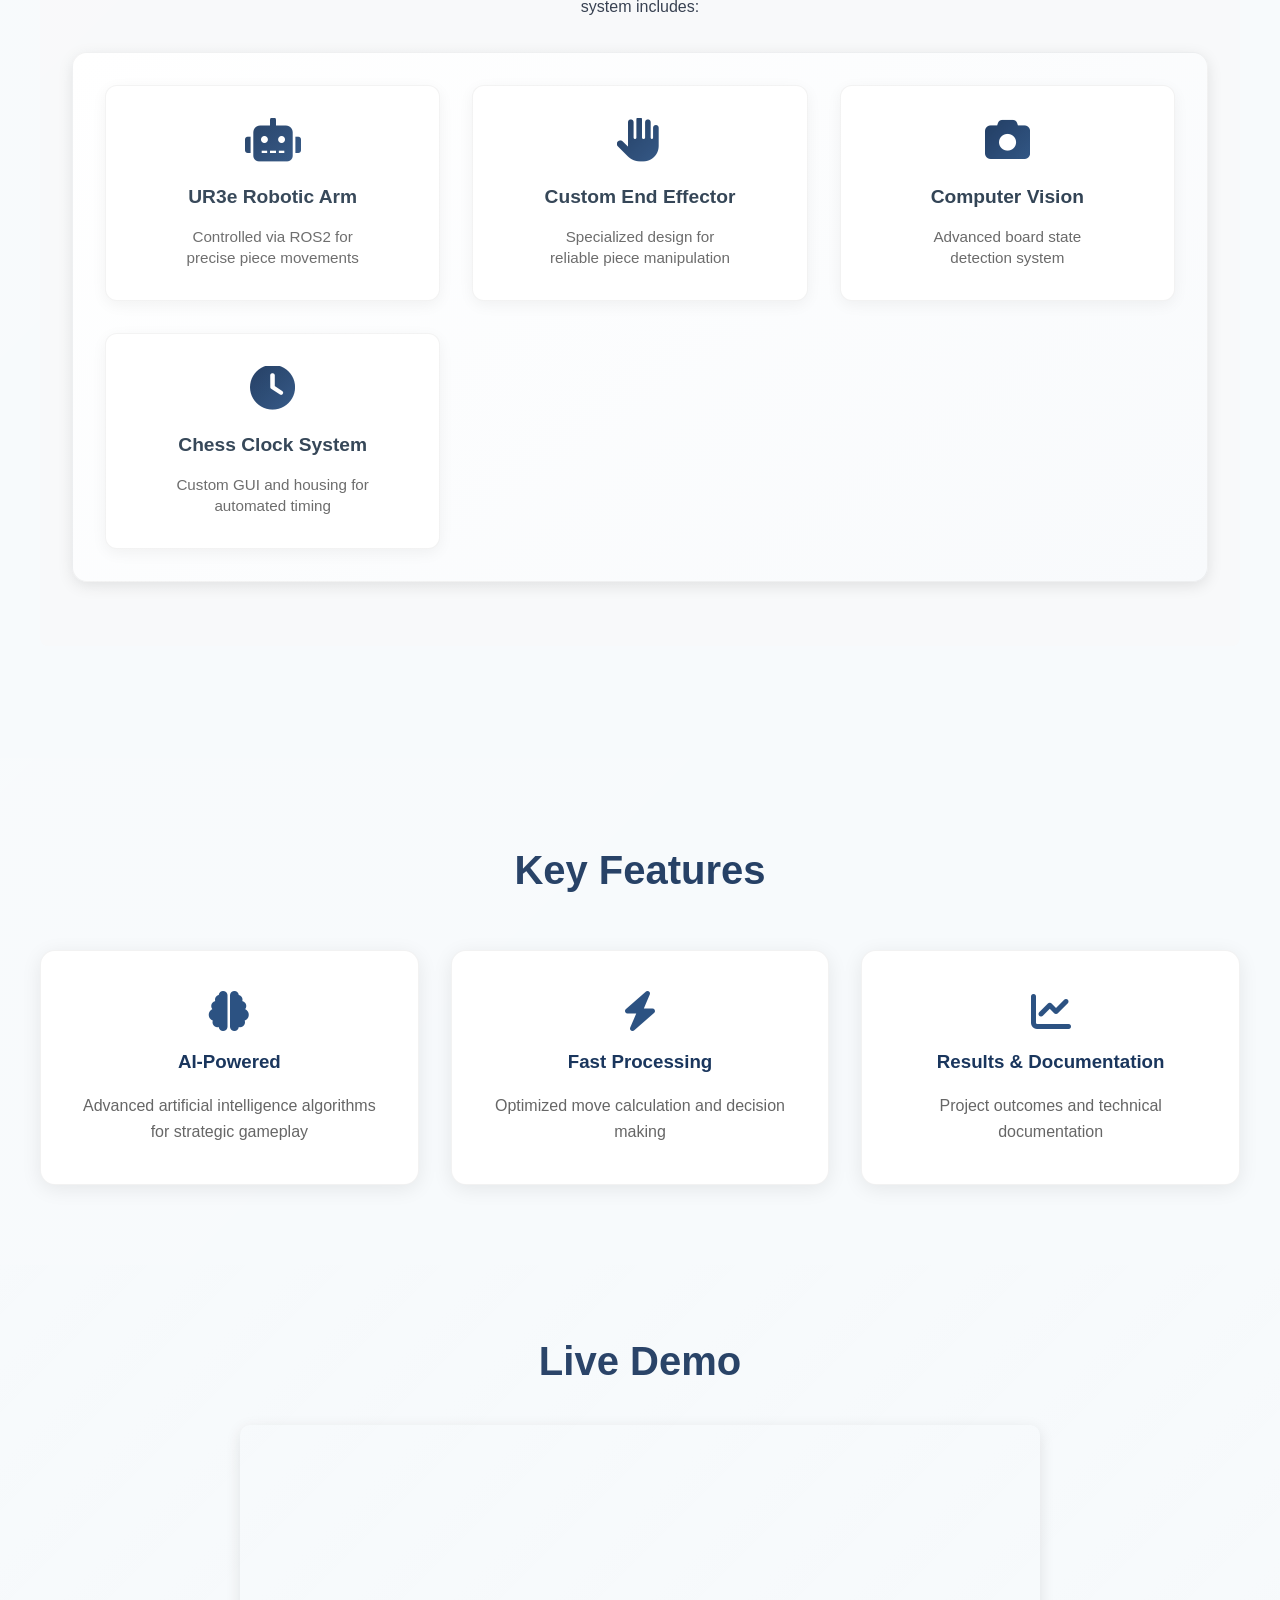
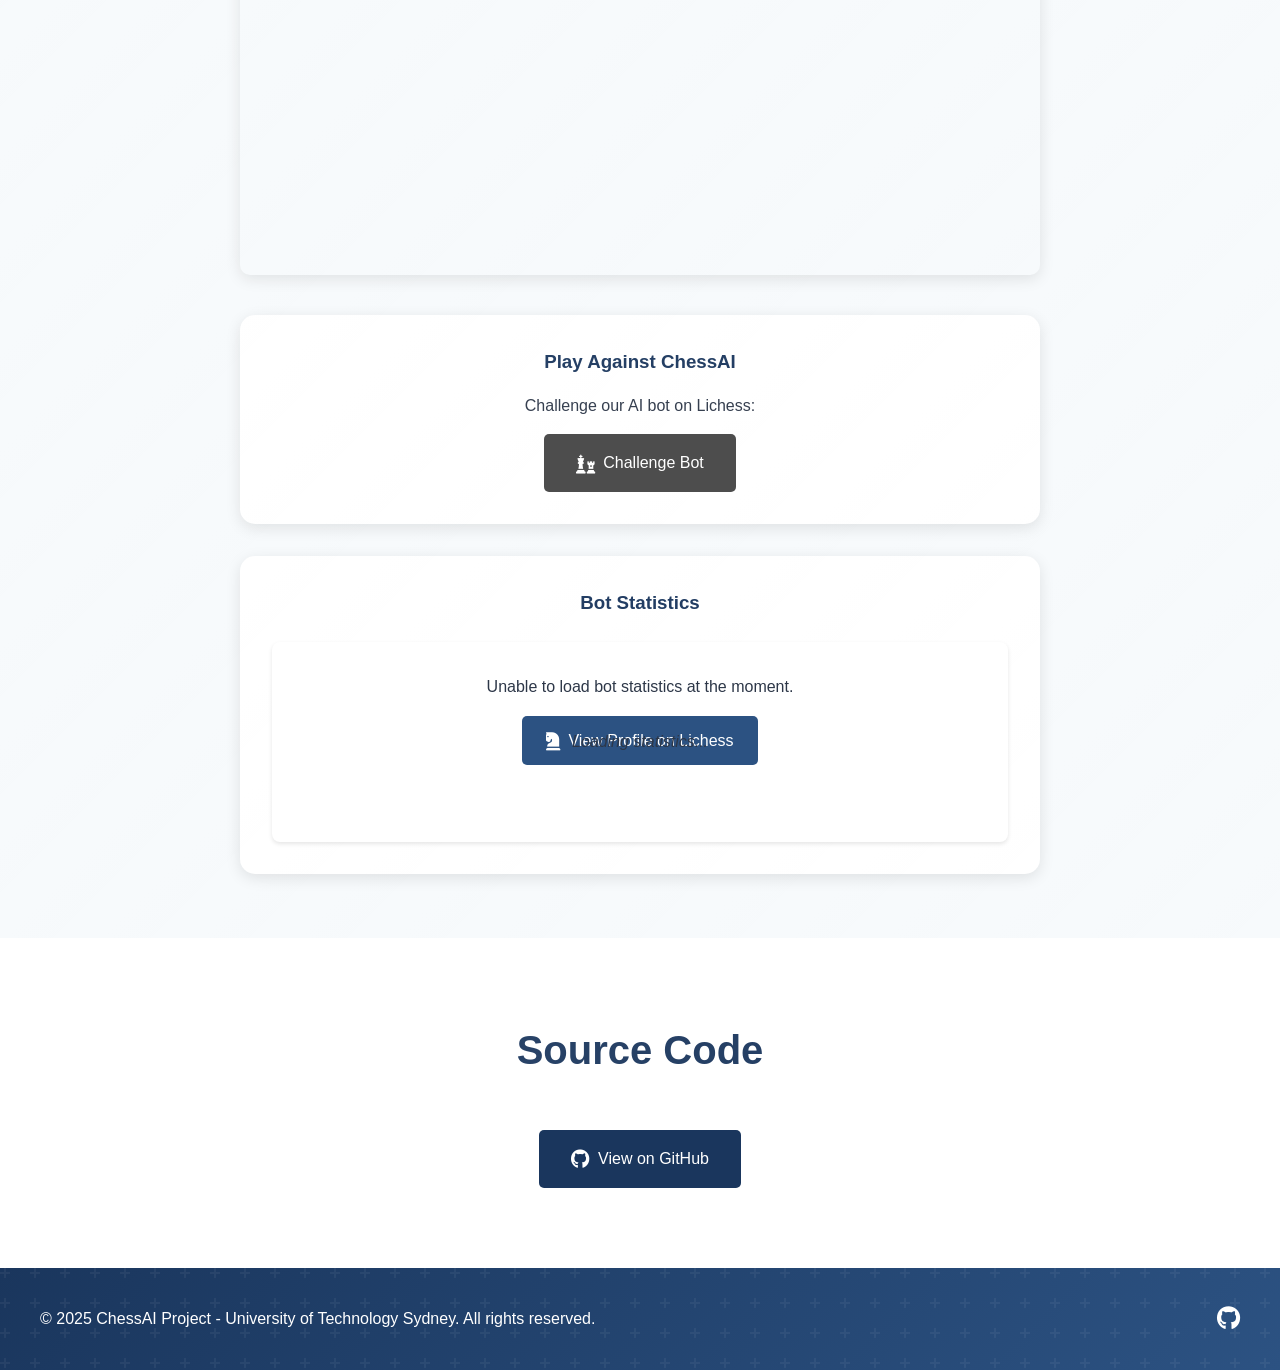
==== commit 72b220a7: "how to centre a div?" ====
--- a/index.html
+++ b/index.html
@@ -157,15 +157,15 @@
             </div>
         </section>
 
-        <section id="demo" class="demo-section">
-            <h2>Live Demo</h2>
-            <div class="demo-container">
+        <section id="demo" class="demo-section" style="padding: 4rem 0;">
+            <div class="container" style="max-width: 1200px; margin: 0 auto; padding: 0 2rem;">
+                <h2 style="text-align: center; margin-bottom: 2rem;">Live Demo</h2>
                 <div class="demo-content" style="display: flex; flex-direction: column; align-items: center; gap: 2rem;">
                     <div class="demo-video" style="width: 100%; max-width: 800px; margin: 0 auto;">
                         <iframe width="100%" height="450" src="https://www.youtube.com/embed/P-WKEhPWD0A" title="ChessAI Demo" frameborder="0" allow="accelerometer; autoplay; clipboard-write; encrypted-media; gyroscope; picture-in-picture" allowfullscreen style="border-radius: 10px; box-shadow: 0 4px 15px rgba(0,0,0,0.1);"></iframe>
                     </div>
-                    <div class="demo-features" style="width: 100%; max-width: 800px;">
-                        <div class="bot-profile">
+                    <div class="demo-features" style="width: 100%; max-width: 800px; display: flex; flex-direction: column; align-items: center; gap: 2rem;">
+                        <div class="bot-profile" style="background: var(--white); padding: 2rem; border-radius: 15px; box-shadow: 0 4px 15px rgba(0,0,0,0.1); width: 100%;">
                             <h3>Play Against ChessAI</h3>
                             <p>Challenge our AI bot on Lichess:</p>
                             <div class="lichess-profile">
@@ -175,7 +175,7 @@
                                 </a>
                             </div>
                         </div>
-                        <div class="bot-stats">
+                        <div class="bot-stats" style="background: var(--white); padding: 2rem; border-radius: 15px; box-shadow: 0 4px 15px rgba(0,0,0,0.1); width: 100%;">
                             <h3>Bot Statistics</h3>
                             <div class="lichess-embed">
                                 <div class="loading-spinner">
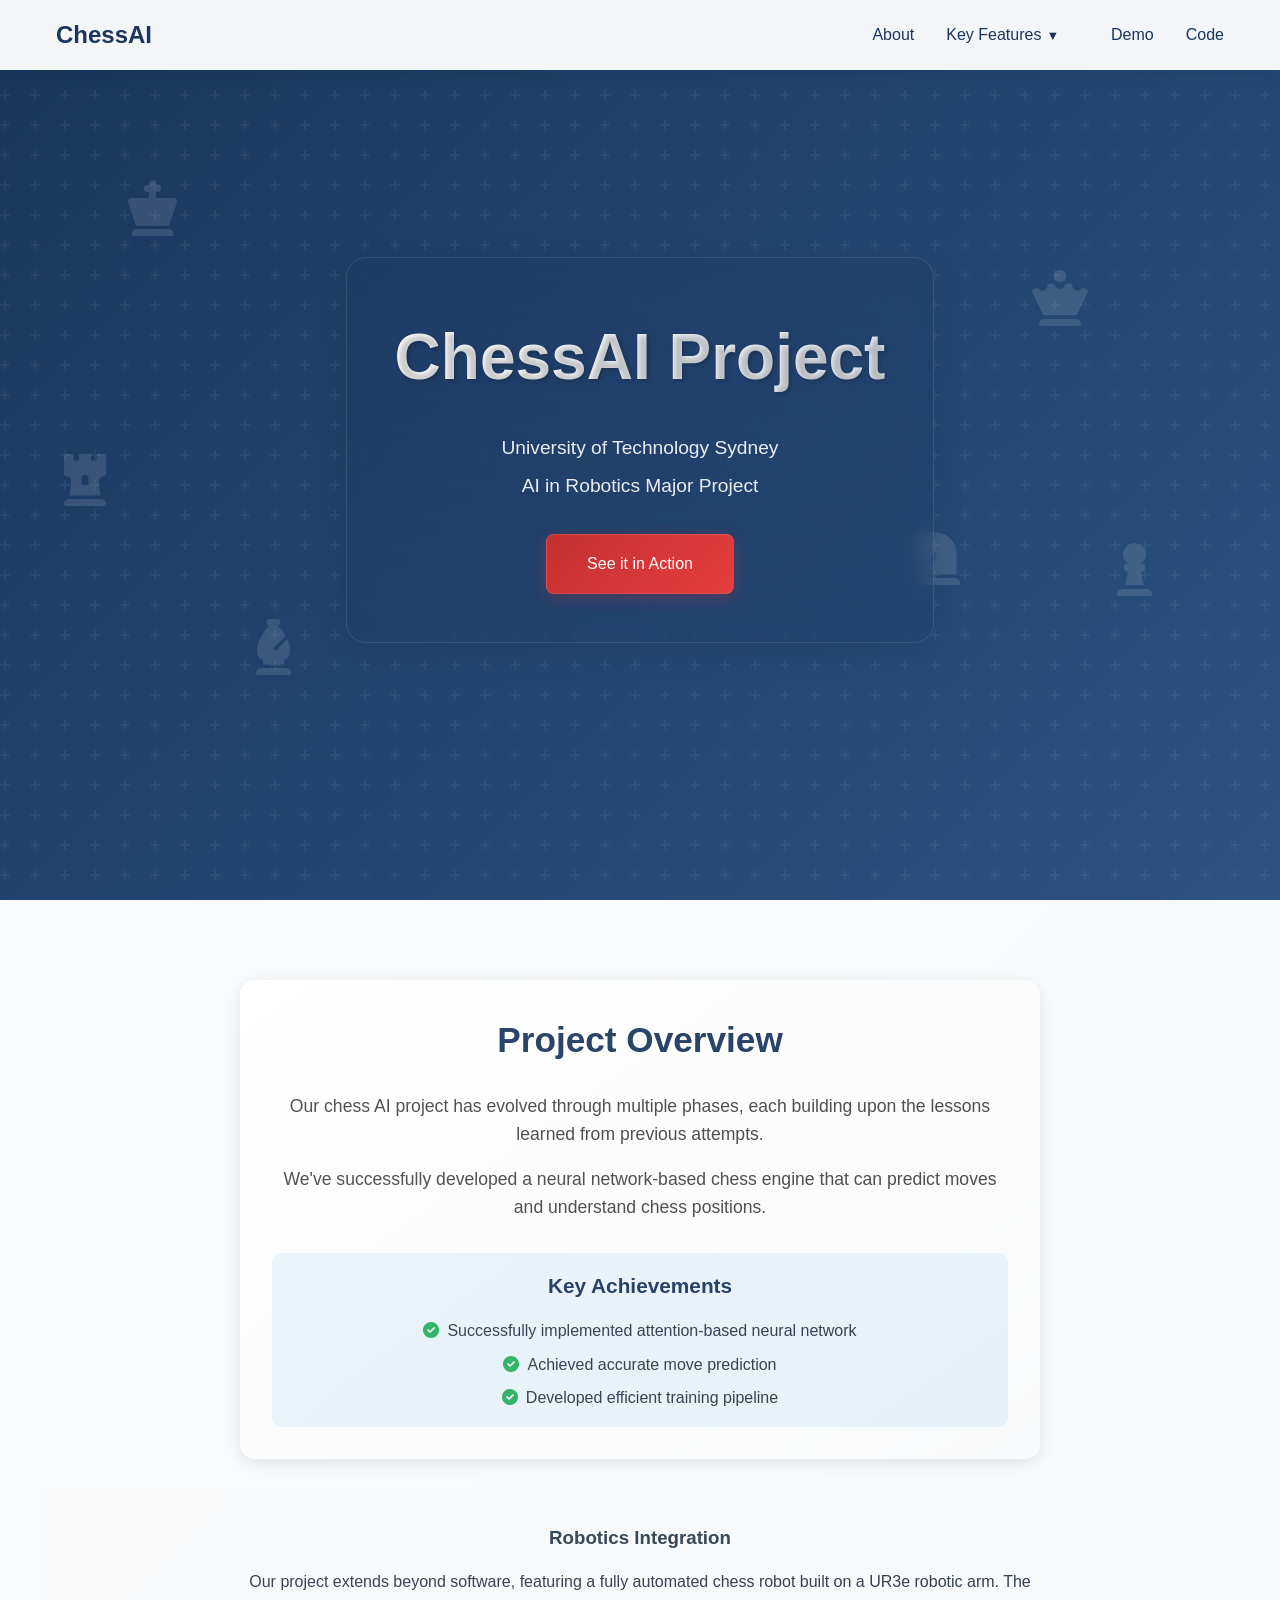
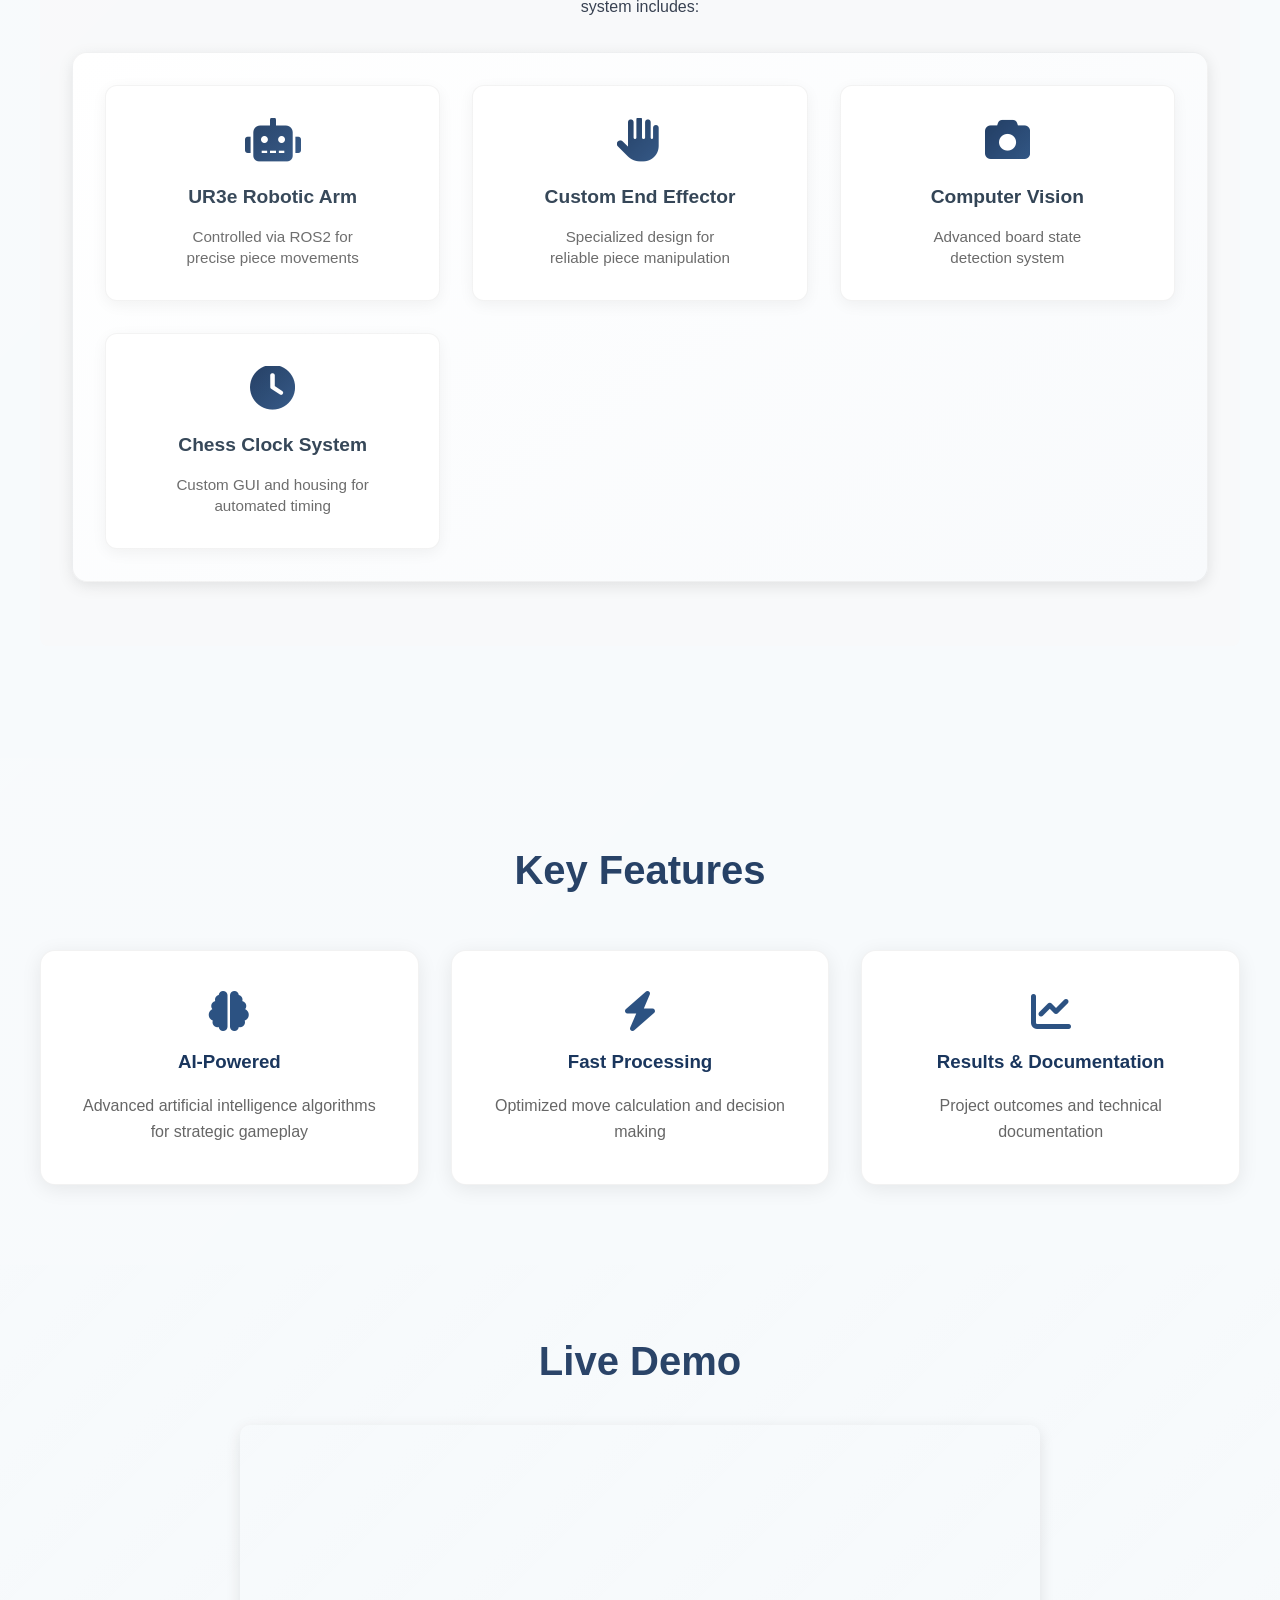
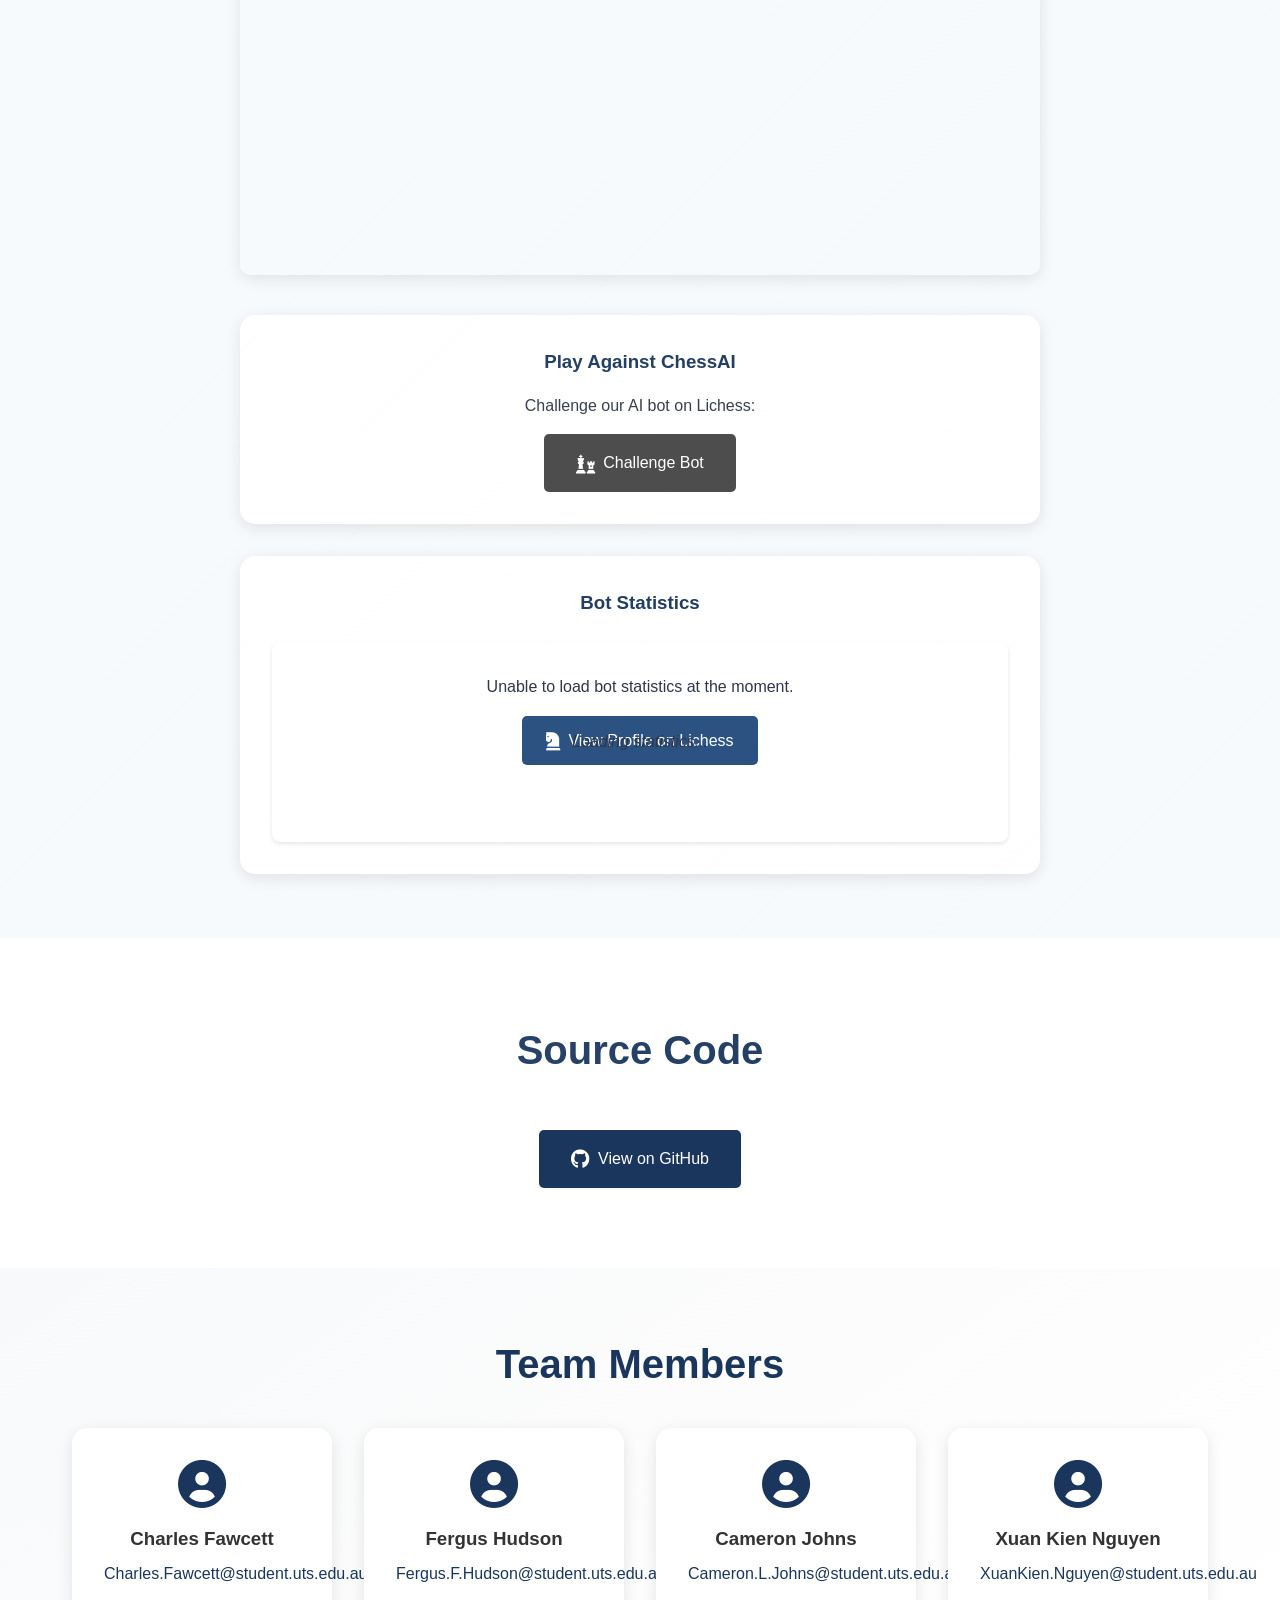
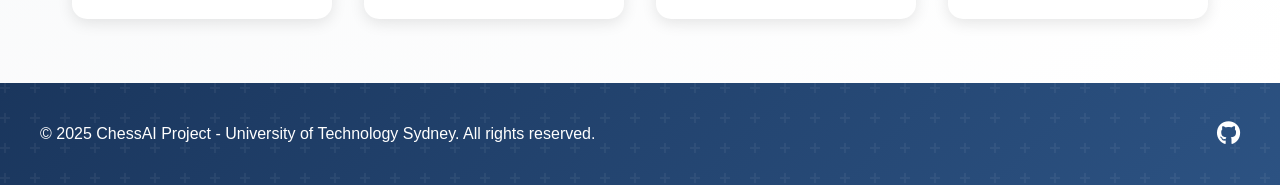
==== commit fa67eaae: "added names" ====
--- a/index.html
+++ b/index.html
@@ -198,6 +198,34 @@
                 </a>
             </div>
         </section>
+
+        <section id="team" class="team-section" style="padding: 4rem 0; background: linear-gradient(145deg, #f8f9fa, #ffffff);">
+            <div class="container" style="max-width: 1200px; margin: 0 auto; padding: 0 2rem;">
+                <h2 style="text-align: center; margin-bottom: 2rem; color: var(--primary-color);">Team Members</h2>
+                <div class="team-grid" style="display: grid; grid-template-columns: repeat(auto-fit, minmax(250px, 1fr)); gap: 2rem; margin-top: 2rem;">
+                    <div class="team-member" style="background: white; padding: 2rem; border-radius: 15px; box-shadow: 0 4px 15px rgba(0,0,0,0.1); text-align: center; transition: transform 0.3s ease;">
+                        <i class="fas fa-user-circle" style="font-size: 3rem; color: var(--primary-color); margin-bottom: 1rem;"></i>
+                        <h3 style="color: #333; margin-bottom: 0.5rem;">Charles Fawcett</h3>
+                        <p style="color: #666;"><a href="mailto:Charles.Fawcett@student.uts.edu.au" style="color: var(--primary-color); text-decoration: none;">Charles.Fawcett@student.uts.edu.au</a></p>
+                    </div>
+                    <div class="team-member" style="background: white; padding: 2rem; border-radius: 15px; box-shadow: 0 4px 15px rgba(0,0,0,0.1); text-align: center; transition: transform 0.3s ease;">
+                        <i class="fas fa-user-circle" style="font-size: 3rem; color: var(--primary-color); margin-bottom: 1rem;"></i>
+                        <h3 style="color: #333; margin-bottom: 0.5rem;">Fergus Hudson</h3>
+                        <p style="color: #666;"><a href="mailto:Fergus.F.Hudson@student.uts.edu.au" style="color: var(--primary-color); text-decoration: none;">Fergus.F.Hudson@student.uts.edu.au</a></p>
+                    </div>
+                    <div class="team-member" style="background: white; padding: 2rem; border-radius: 15px; box-shadow: 0 4px 15px rgba(0,0,0,0.1); text-align: center; transition: transform 0.3s ease;">
+                        <i class="fas fa-user-circle" style="font-size: 3rem; color: var(--primary-color); margin-bottom: 1rem;"></i>
+                        <h3 style="color: #333; margin-bottom: 0.5rem;">Cameron Johns</h3>
+                        <p style="color: #666;"><a href="mailto:Cameron.L.Johns@student.uts.edu.au" style="color: var(--primary-color); text-decoration: none;">Cameron.L.Johns@student.uts.edu.au</a></p>
+                    </div>
+                    <div class="team-member" style="background: white; padding: 2rem; border-radius: 15px; box-shadow: 0 4px 15px rgba(0,0,0,0.1); text-align: center; transition: transform 0.3s ease;">
+                        <i class="fas fa-user-circle" style="font-size: 3rem; color: var(--primary-color); margin-bottom: 1rem;"></i>
+                        <h3 style="color: #333; margin-bottom: 0.5rem;">Xuan Kien Nguyen</h3>
+                        <p style="color: #666;"><a href="mailto:XuanKien.Nguyen@student.uts.edu.au" style="color: var(--primary-color); text-decoration: none;">XuanKien.Nguyen@student.uts.edu.au</a></p>
+                    </div>
+                </div>
+            </div>
+        </section>
     </main>
 
     <footer class="footer">
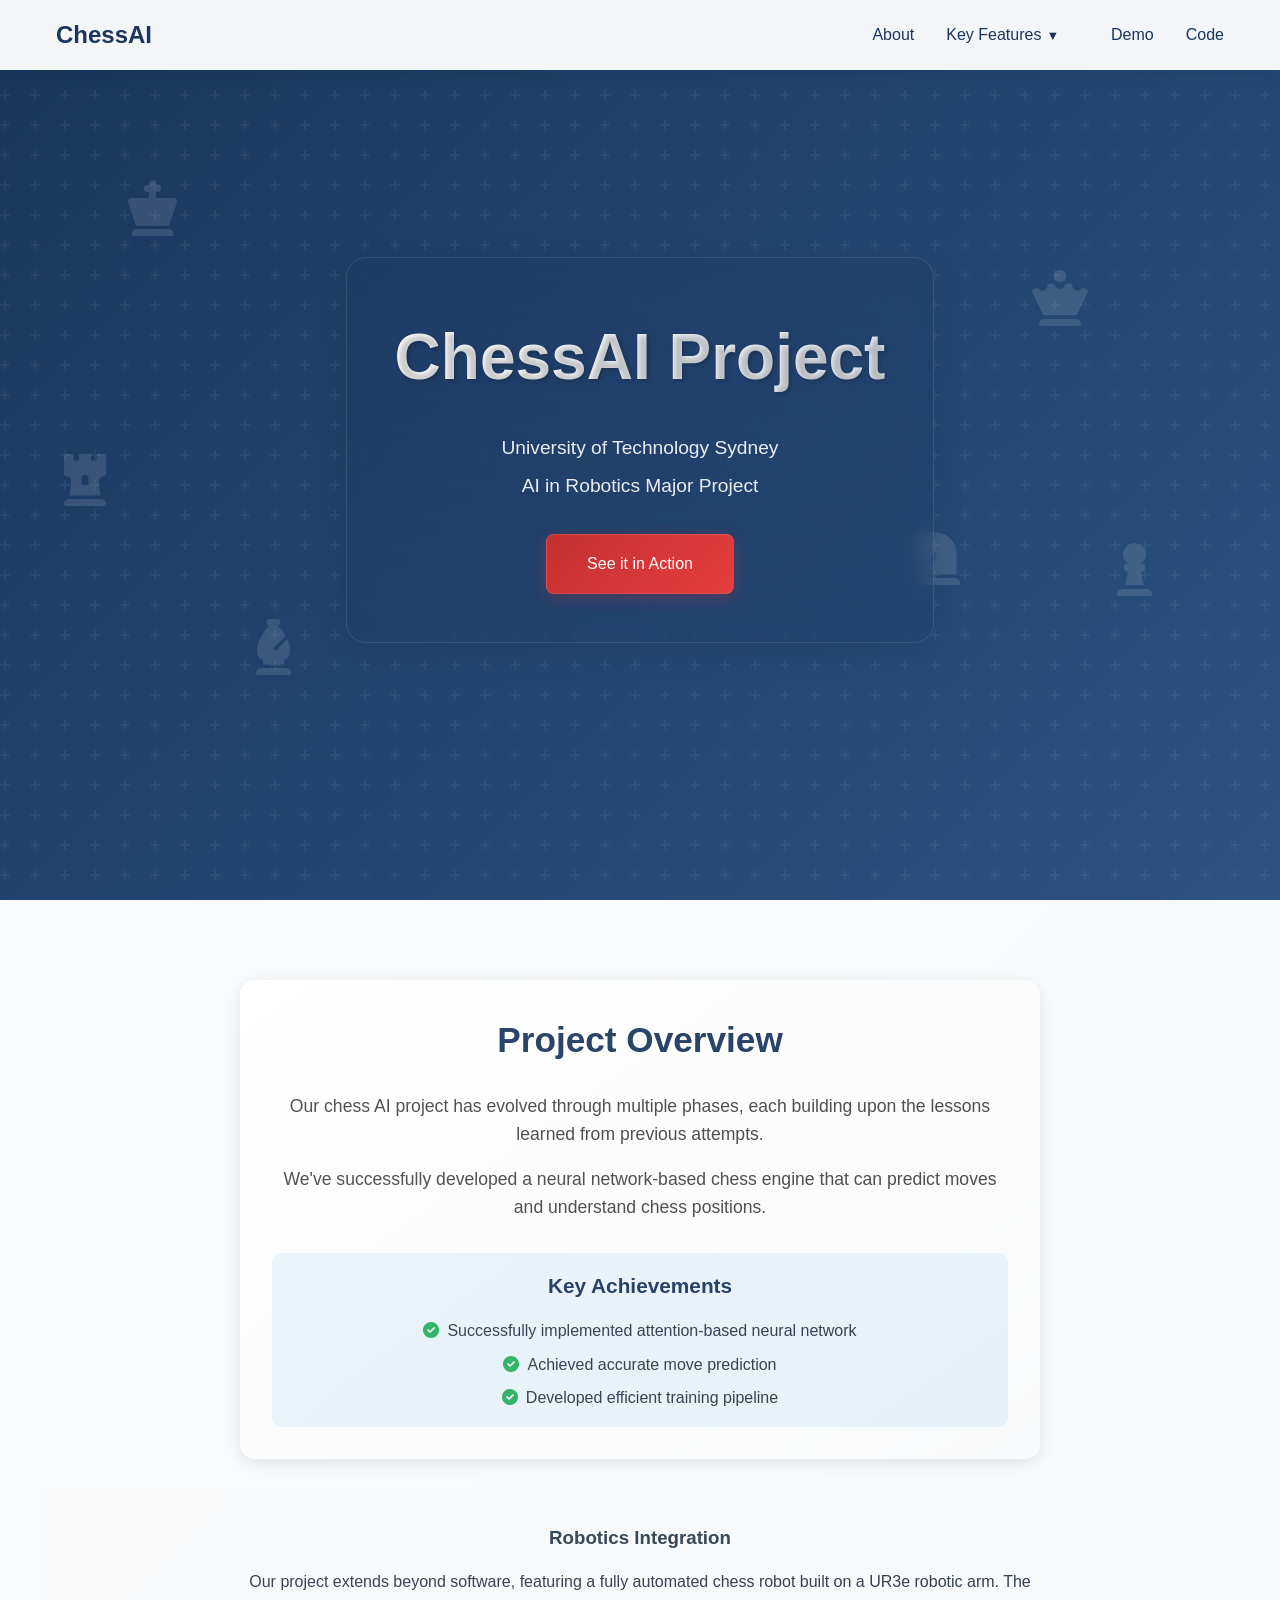
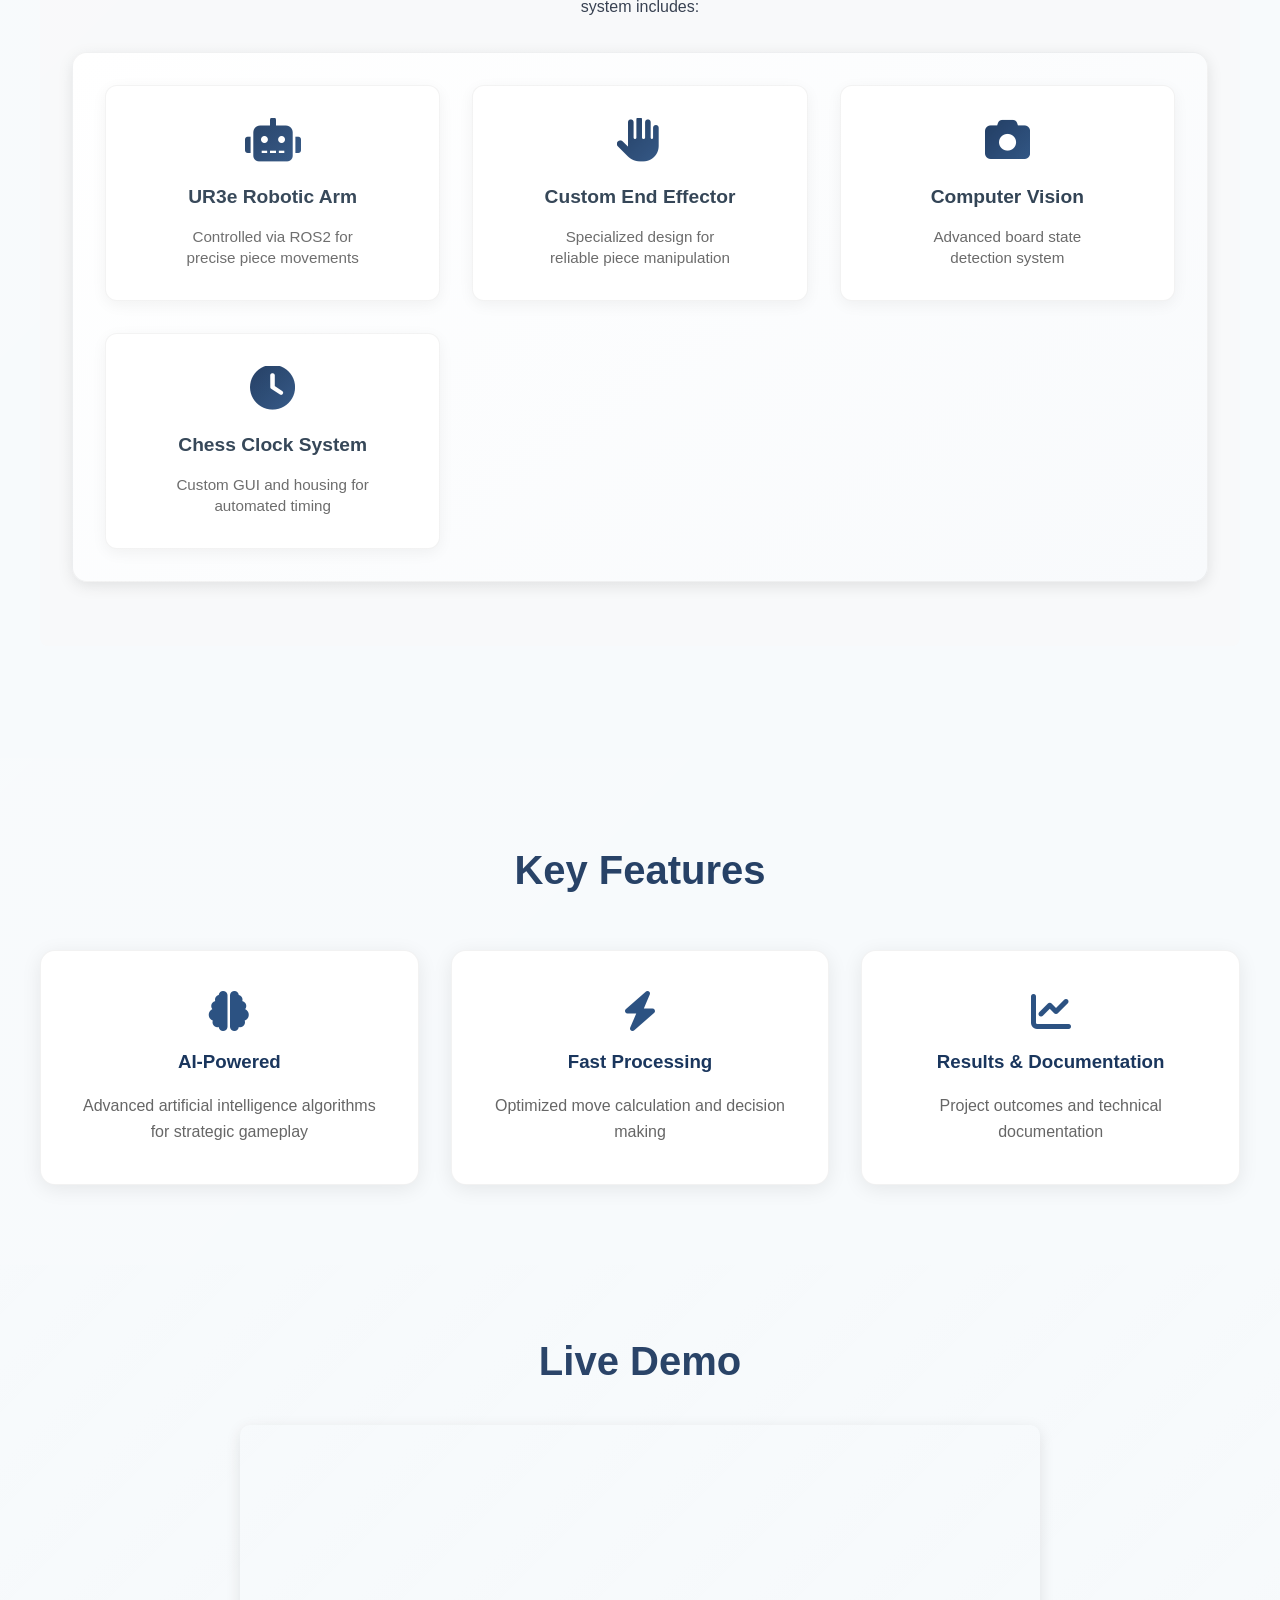
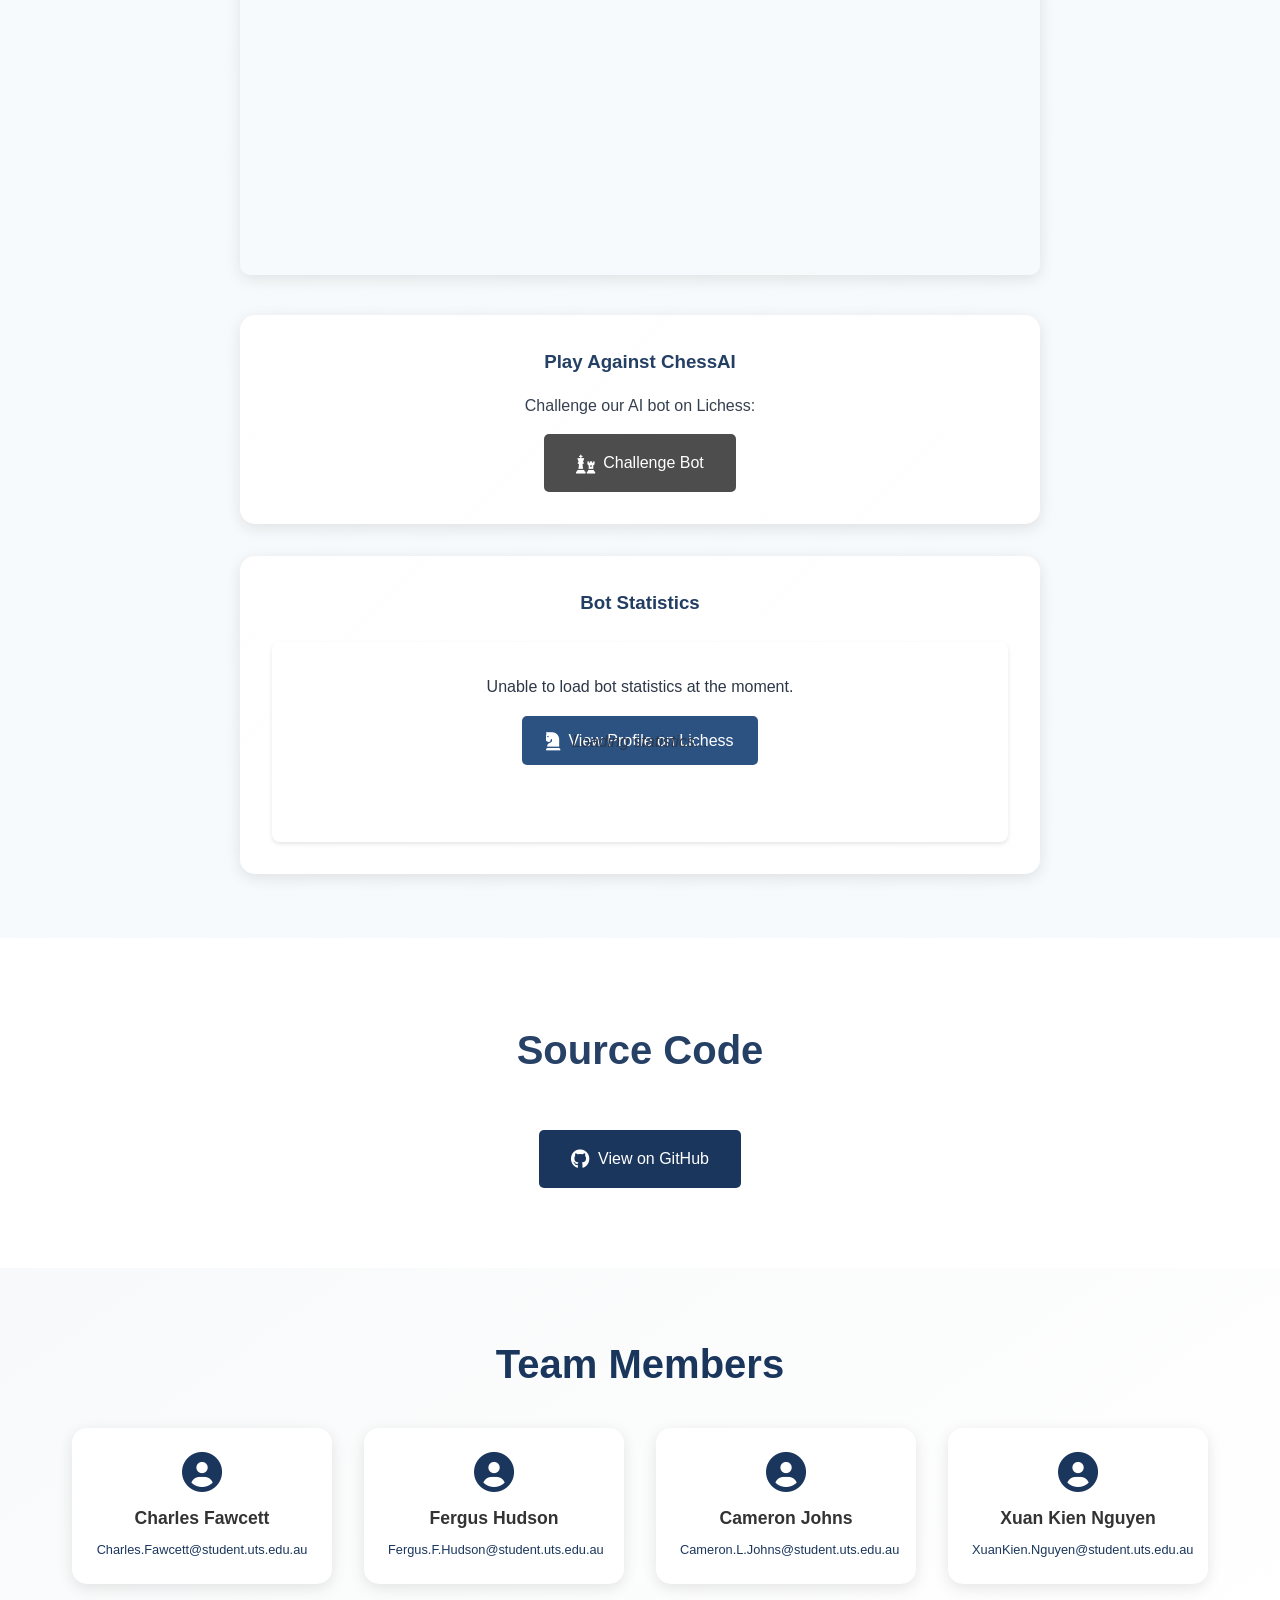
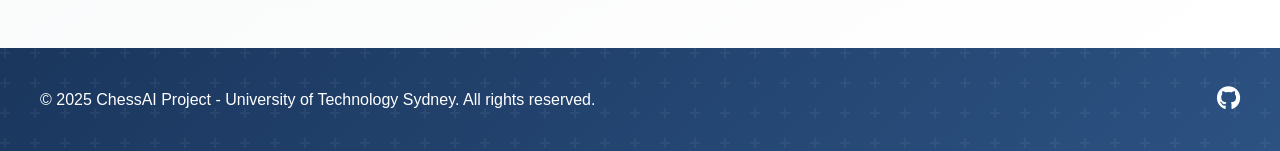
==== commit 09692e87: "fixed some layout stuff" ====
--- a/index.html
+++ b/index.html
@@ -203,25 +203,25 @@
             <div class="container" style="max-width: 1200px; margin: 0 auto; padding: 0 2rem;">
                 <h2 style="text-align: center; margin-bottom: 2rem; color: var(--primary-color);">Team Members</h2>
                 <div class="team-grid" style="display: grid; grid-template-columns: repeat(auto-fit, minmax(250px, 1fr)); gap: 2rem; margin-top: 2rem;">
-                    <div class="team-member" style="background: white; padding: 2rem; border-radius: 15px; box-shadow: 0 4px 15px rgba(0,0,0,0.1); text-align: center; transition: transform 0.3s ease;">
-                        <i class="fas fa-user-circle" style="font-size: 3rem; color: var(--primary-color); margin-bottom: 1rem;"></i>
-                        <h3 style="color: #333; margin-bottom: 0.5rem;">Charles Fawcett</h3>
-                        <p style="color: #666;"><a href="mailto:Charles.Fawcett@student.uts.edu.au" style="color: var(--primary-color); text-decoration: none;">Charles.Fawcett@student.uts.edu.au</a></p>
-                    </div>
-                    <div class="team-member" style="background: white; padding: 2rem; border-radius: 15px; box-shadow: 0 4px 15px rgba(0,0,0,0.1); text-align: center; transition: transform 0.3s ease;">
-                        <i class="fas fa-user-circle" style="font-size: 3rem; color: var(--primary-color); margin-bottom: 1rem;"></i>
-                        <h3 style="color: #333; margin-bottom: 0.5rem;">Fergus Hudson</h3>
-                        <p style="color: #666;"><a href="mailto:Fergus.F.Hudson@student.uts.edu.au" style="color: var(--primary-color); text-decoration: none;">Fergus.F.Hudson@student.uts.edu.au</a></p>
-                    </div>
-                    <div class="team-member" style="background: white; padding: 2rem; border-radius: 15px; box-shadow: 0 4px 15px rgba(0,0,0,0.1); text-align: center; transition: transform 0.3s ease;">
-                        <i class="fas fa-user-circle" style="font-size: 3rem; color: var(--primary-color); margin-bottom: 1rem;"></i>
-                        <h3 style="color: #333; margin-bottom: 0.5rem;">Cameron Johns</h3>
-                        <p style="color: #666;"><a href="mailto:Cameron.L.Johns@student.uts.edu.au" style="color: var(--primary-color); text-decoration: none;">Cameron.L.Johns@student.uts.edu.au</a></p>
-                    </div>
-                    <div class="team-member" style="background: white; padding: 2rem; border-radius: 15px; box-shadow: 0 4px 15px rgba(0,0,0,0.1); text-align: center; transition: transform 0.3s ease;">
-                        <i class="fas fa-user-circle" style="font-size: 3rem; color: var(--primary-color); margin-bottom: 1rem;"></i>
-                        <h3 style="color: #333; margin-bottom: 0.5rem;">Xuan Kien Nguyen</h3>
-                        <p style="color: #666;"><a href="mailto:XuanKien.Nguyen@student.uts.edu.au" style="color: var(--primary-color); text-decoration: none;">XuanKien.Nguyen@student.uts.edu.au</a></p>
+                    <div class="team-member" style="background: white; padding: 1.5rem; border-radius: 15px; box-shadow: 0 4px 15px rgba(0,0,0,0.1); text-align: center; transition: transform 0.3s ease;">
+                        <i class="fas fa-user-circle" style="font-size: 2.5rem; color: var(--primary-color); margin-bottom: 0.75rem;"></i>
+                        <h3 style="color: #333; margin-bottom: 0.5rem; font-size: 1.1rem;">Charles Fawcett</h3>
+                        <p style="color: #666; font-size: 0.8rem;"><a href="mailto:Charles.Fawcett@student.uts.edu.au" style="color: var(--primary-color); text-decoration: none;">Charles.Fawcett@student.uts.edu.au</a></p>
+                    </div>
+                    <div class="team-member" style="background: white; padding: 1.5rem; border-radius: 15px; box-shadow: 0 4px 15px rgba(0,0,0,0.1); text-align: center; transition: transform 0.3s ease;">
+                        <i class="fas fa-user-circle" style="font-size: 2.5rem; color: var(--primary-color); margin-bottom: 0.75rem;"></i>
+                        <h3 style="color: #333; margin-bottom: 0.5rem; font-size: 1.1rem;">Fergus Hudson</h3>
+                        <p style="color: #666; font-size: 0.8rem;"><a href="mailto:Fergus.F.Hudson@student.uts.edu.au" style="color: var(--primary-color); text-decoration: none;">Fergus.F.Hudson@student.uts.edu.au</a></p>
+                    </div>
+                    <div class="team-member" style="background: white; padding: 1.5rem; border-radius: 15px; box-shadow: 0 4px 15px rgba(0,0,0,0.1); text-align: center; transition: transform 0.3s ease;">
+                        <i class="fas fa-user-circle" style="font-size: 2.5rem; color: var(--primary-color); margin-bottom: 0.75rem;"></i>
+                        <h3 style="color: #333; margin-bottom: 0.5rem; font-size: 1.1rem;">Cameron Johns</h3>
+                        <p style="color: #666; font-size: 0.8rem;"><a href="mailto:Cameron.L.Johns@student.uts.edu.au" style="color: var(--primary-color); text-decoration: none;">Cameron.L.Johns@student.uts.edu.au</a></p>
+                    </div>
+                    <div class="team-member" style="background: white; padding: 1.5rem; border-radius: 15px; box-shadow: 0 4px 15px rgba(0,0,0,0.1); text-align: center; transition: transform 0.3s ease;">
+                        <i class="fas fa-user-circle" style="font-size: 2.5rem; color: var(--primary-color); margin-bottom: 0.75rem;"></i>
+                        <h3 style="color: #333; margin-bottom: 0.5rem; font-size: 1.1rem;">Xuan Kien Nguyen</h3>
+                        <p style="color: #666; font-size: 0.8rem;"><a href="mailto:XuanKien.Nguyen@student.uts.edu.au" style="color: var(--primary-color); text-decoration: none;">XuanKien.Nguyen@student.uts.edu.au</a></p>
                     </div>
                 </div>
             </div>
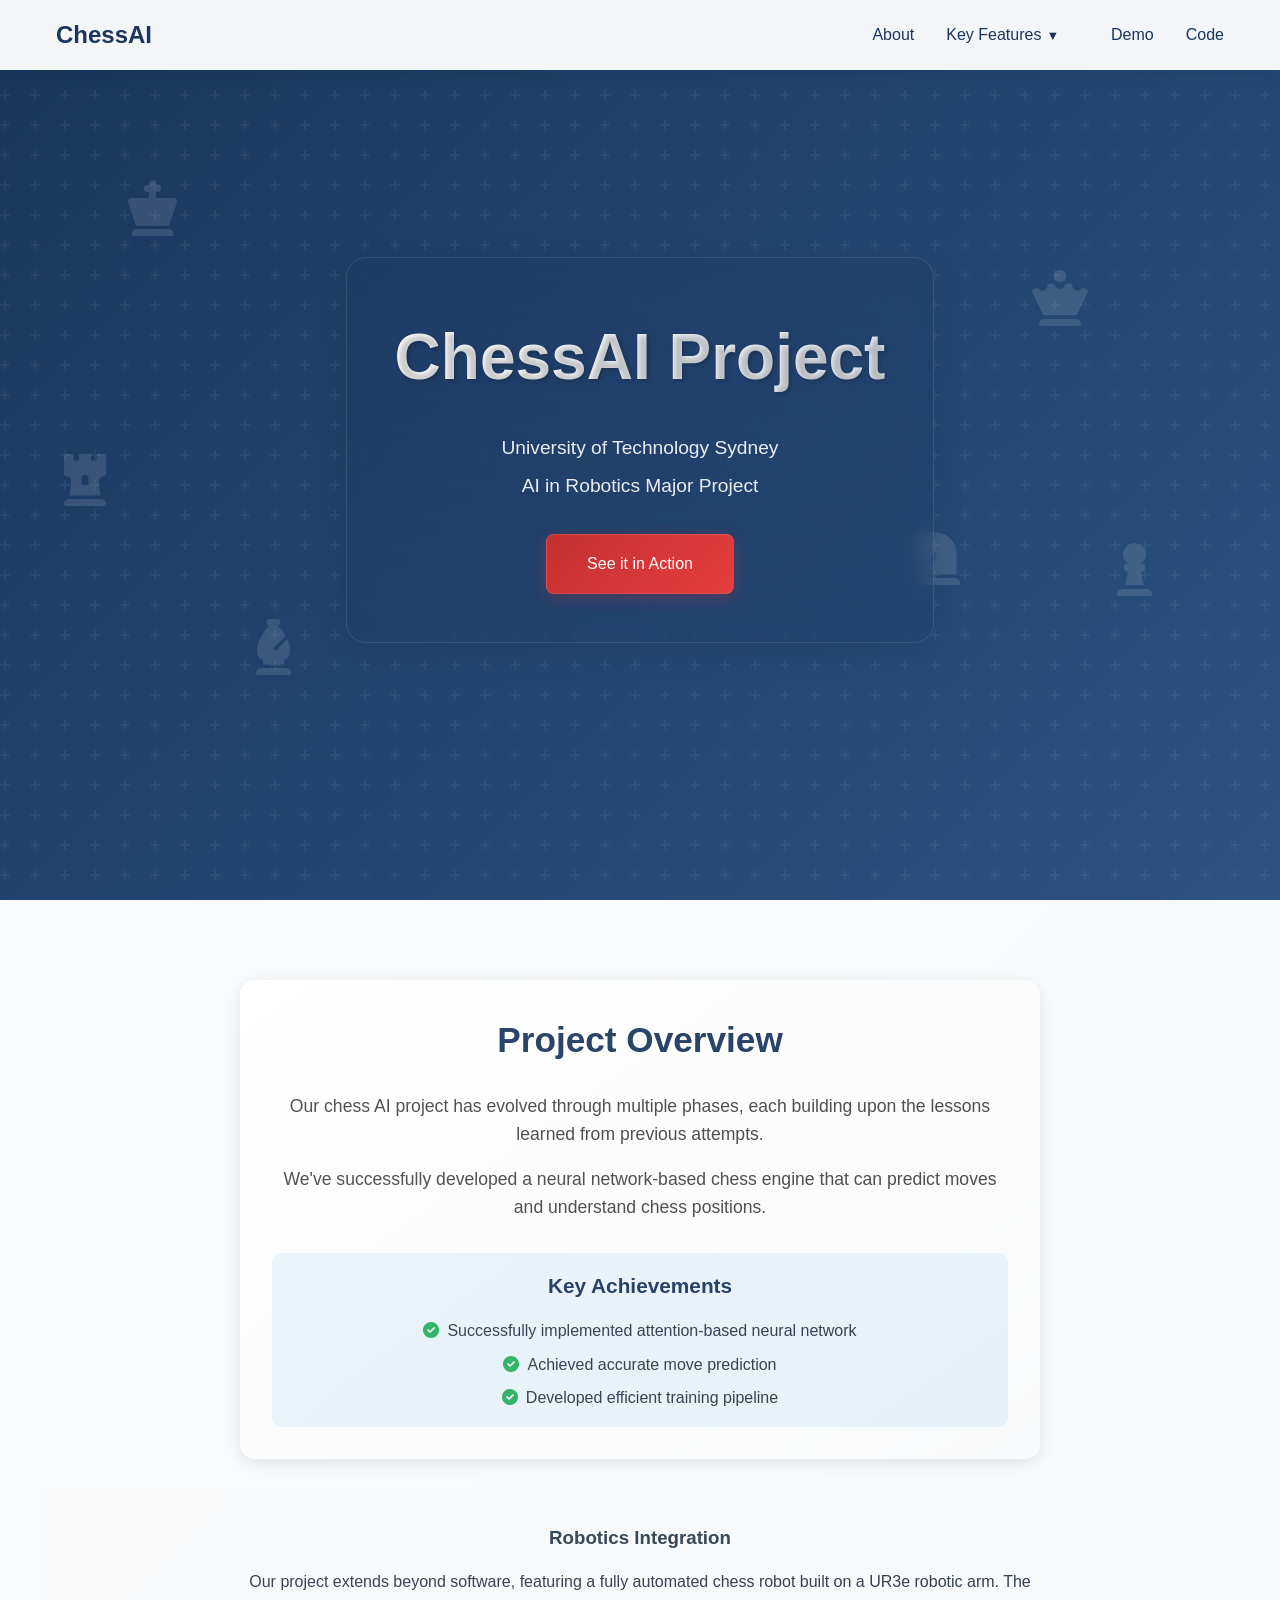
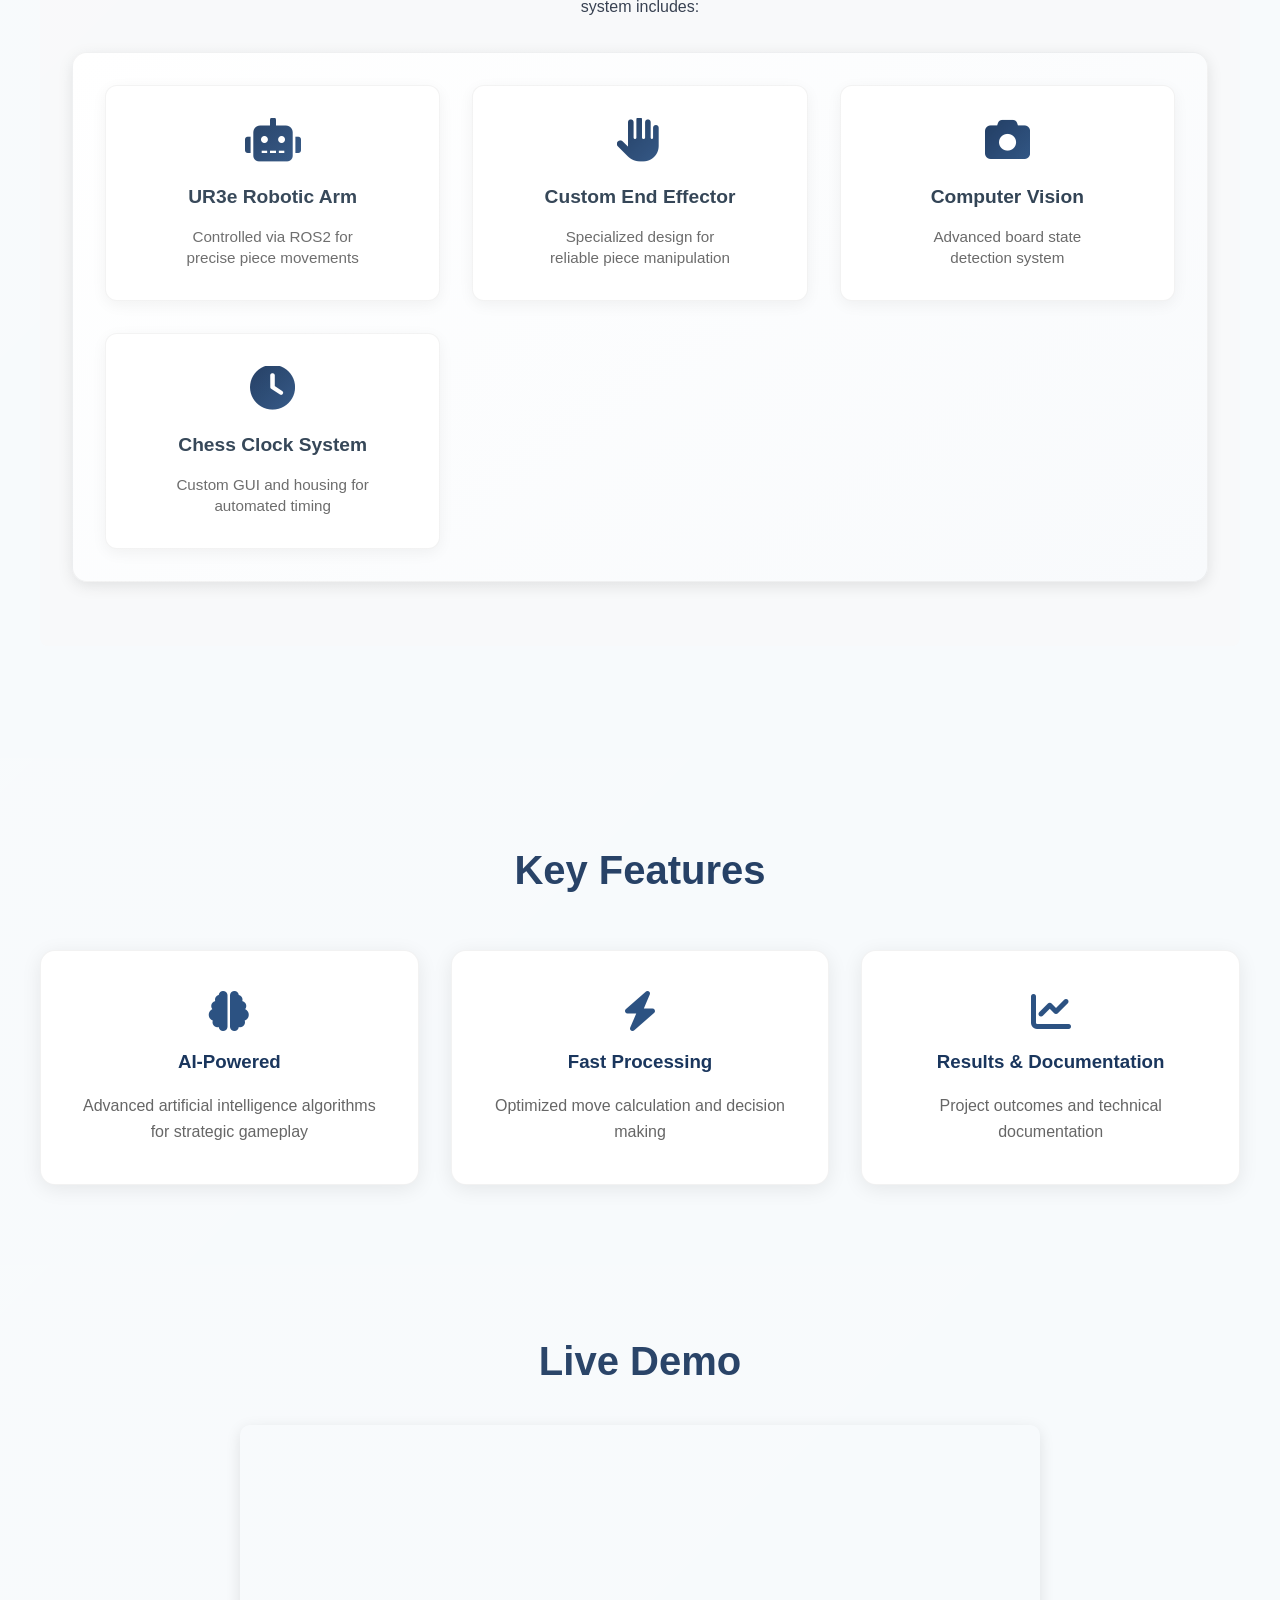
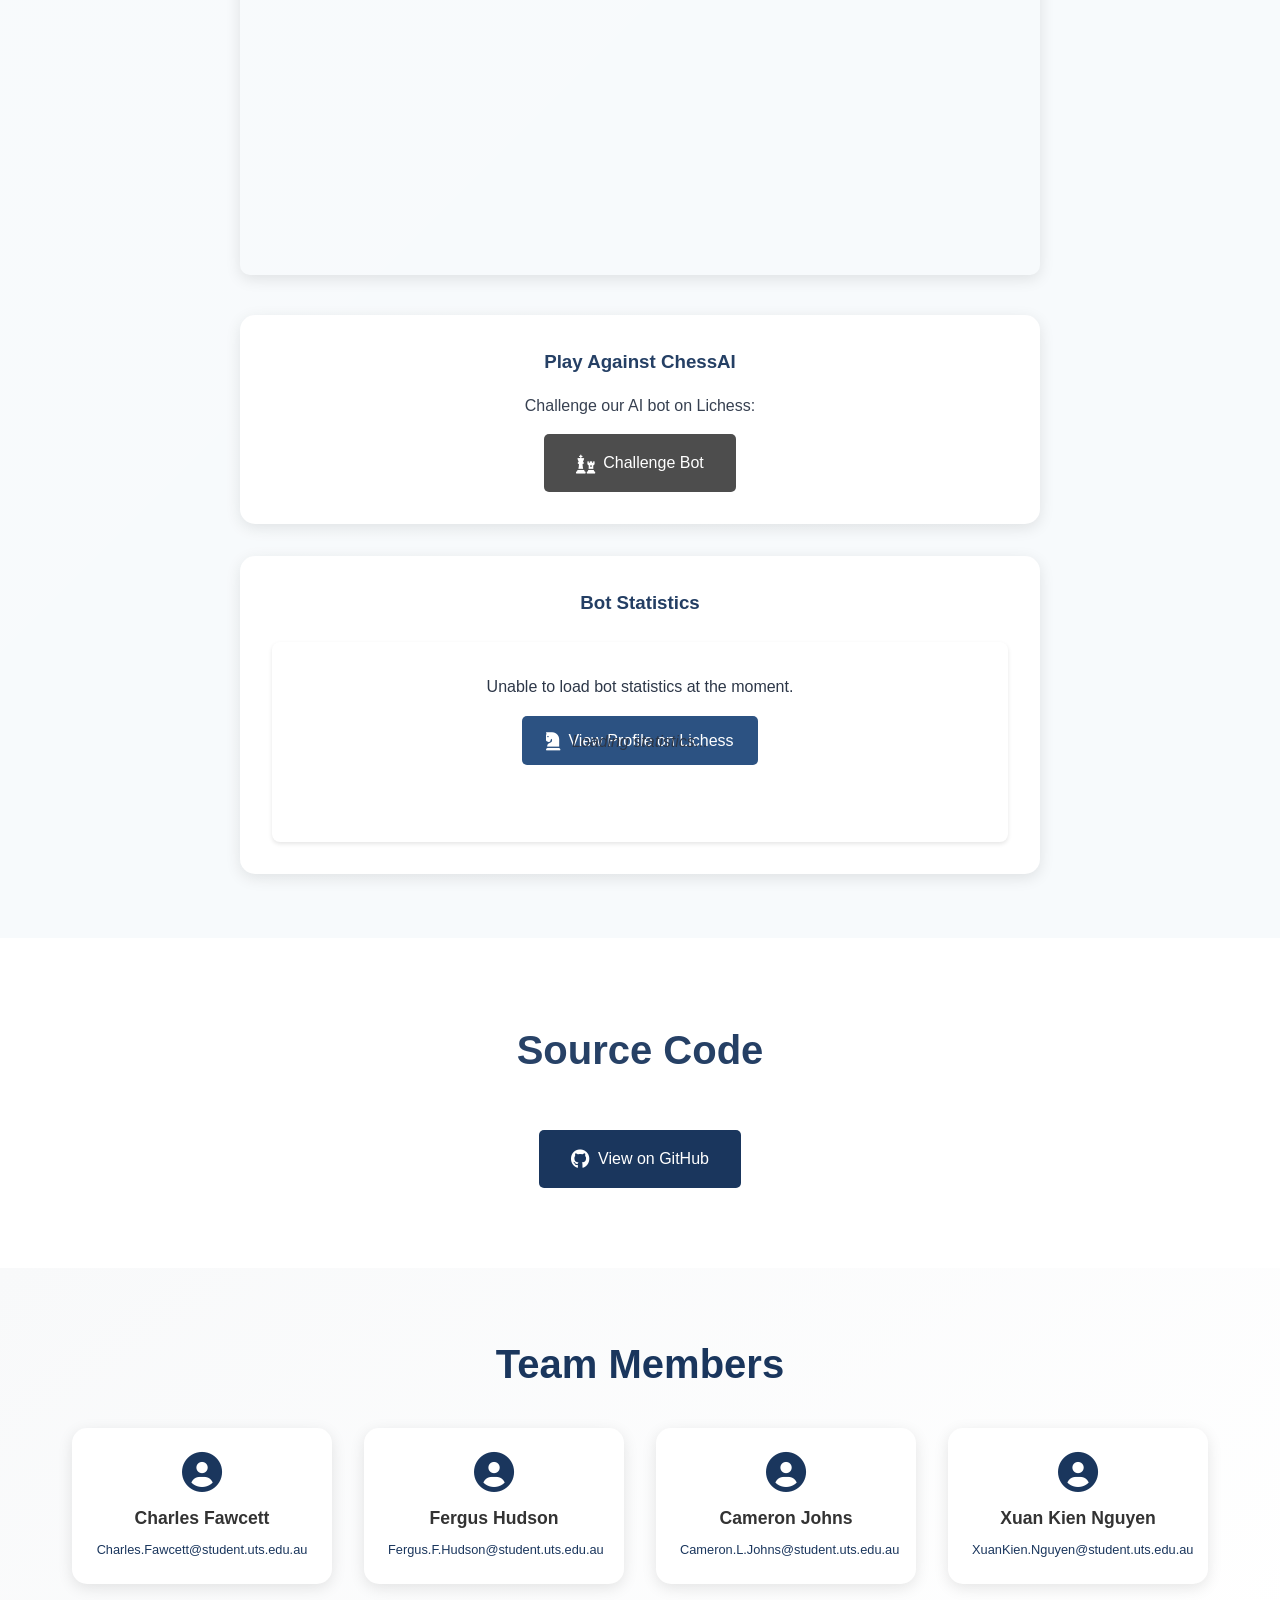
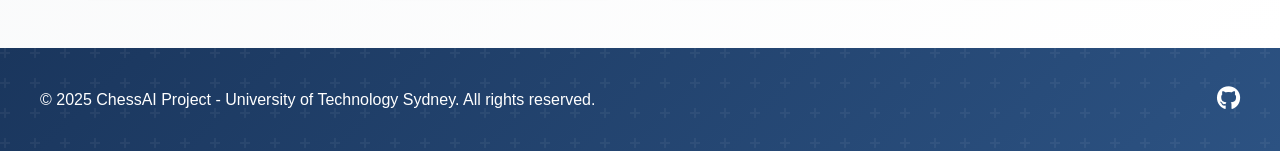
==== commit 8df73f88: "fixed youtube API" ====
--- a/index.html
+++ b/index.html
@@ -161,8 +161,8 @@
             <div class="container" style="max-width: 1200px; margin: 0 auto; padding: 0 2rem;">
                 <h2 style="text-align: center; margin-bottom: 2rem;">Live Demo</h2>
                 <div class="demo-content" style="display: flex; flex-direction: column; align-items: center; gap: 2rem;">
-                    <div class="demo-video" style="width: 100%; max-width: 800px; margin: 0 auto;">
-                        <iframe width="100%" height="450" src="https://www.youtube.com/embed/P-WKEhPWD0A" title="ChessAI Demo" frameborder="0" allow="accelerometer; autoplay; clipboard-write; encrypted-media; gyroscope; picture-in-picture" allowfullscreen style="border-radius: 10px; box-shadow: 0 4px 15px rgba(0,0,0,0.1);"></iframe>
+                    <div class="demo-video" style="width: 100%; max-width: 800px; margin: 0 auto; position: relative; z-index: 1;">
+                        <iframe width="100%" height="450" src="https://www.youtube.com/embed/P-WKEhPWD0A" title="ChessAI Demo" frameborder="0" allow="accelerometer; autoplay; clipboard-write; encrypted-media; gyroscope; picture-in-picture" allowfullscreen style="border-radius: 10px; box-shadow: 0 4px 15px rgba(0,0,0,0.1); position: relative; z-index: 2; pointer-events: auto;"></iframe>
                     </div>
                     <div class="demo-features" style="width: 100%; max-width: 800px; display: flex; flex-direction: column; align-items: center; gap: 2rem;">
                         <div class="bot-profile" style="background: var(--white); padding: 2rem; border-radius: 15px; box-shadow: 0 4px 15px rgba(0,0,0,0.1); width: 100%;">
